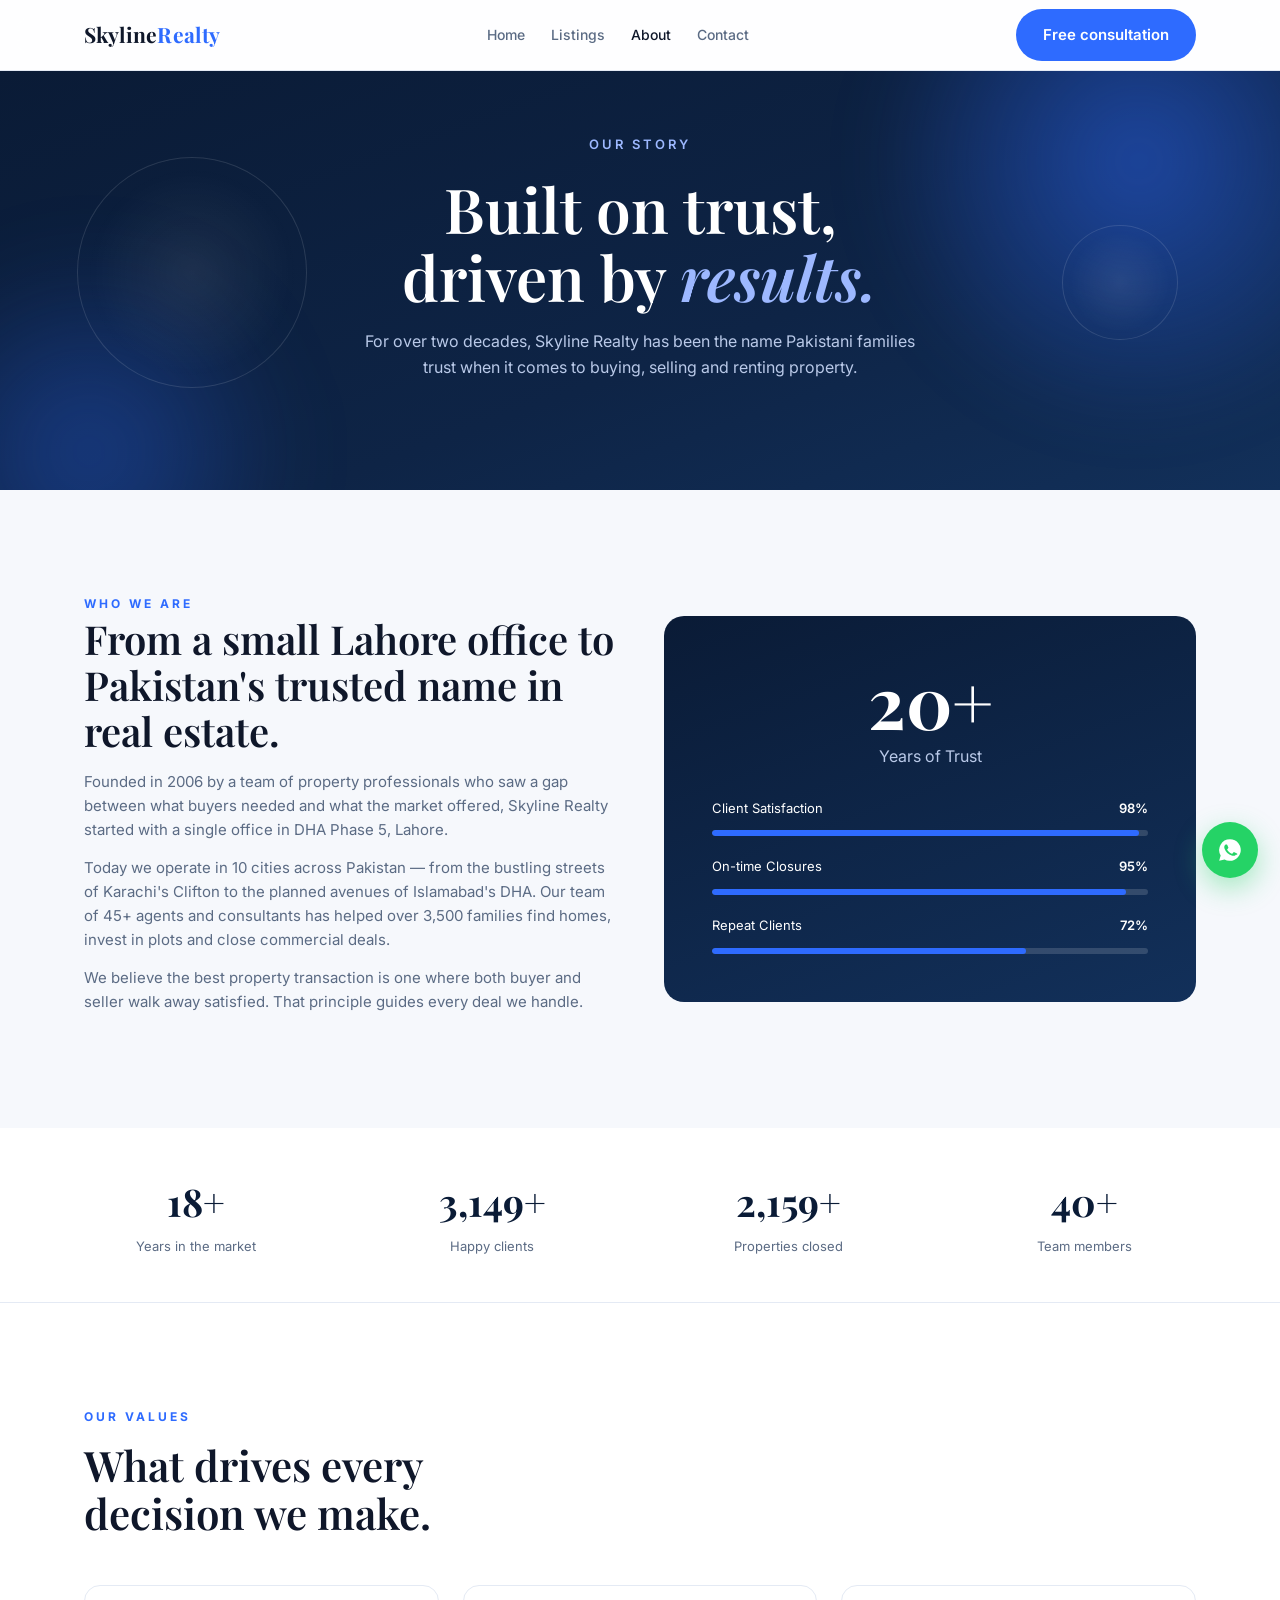
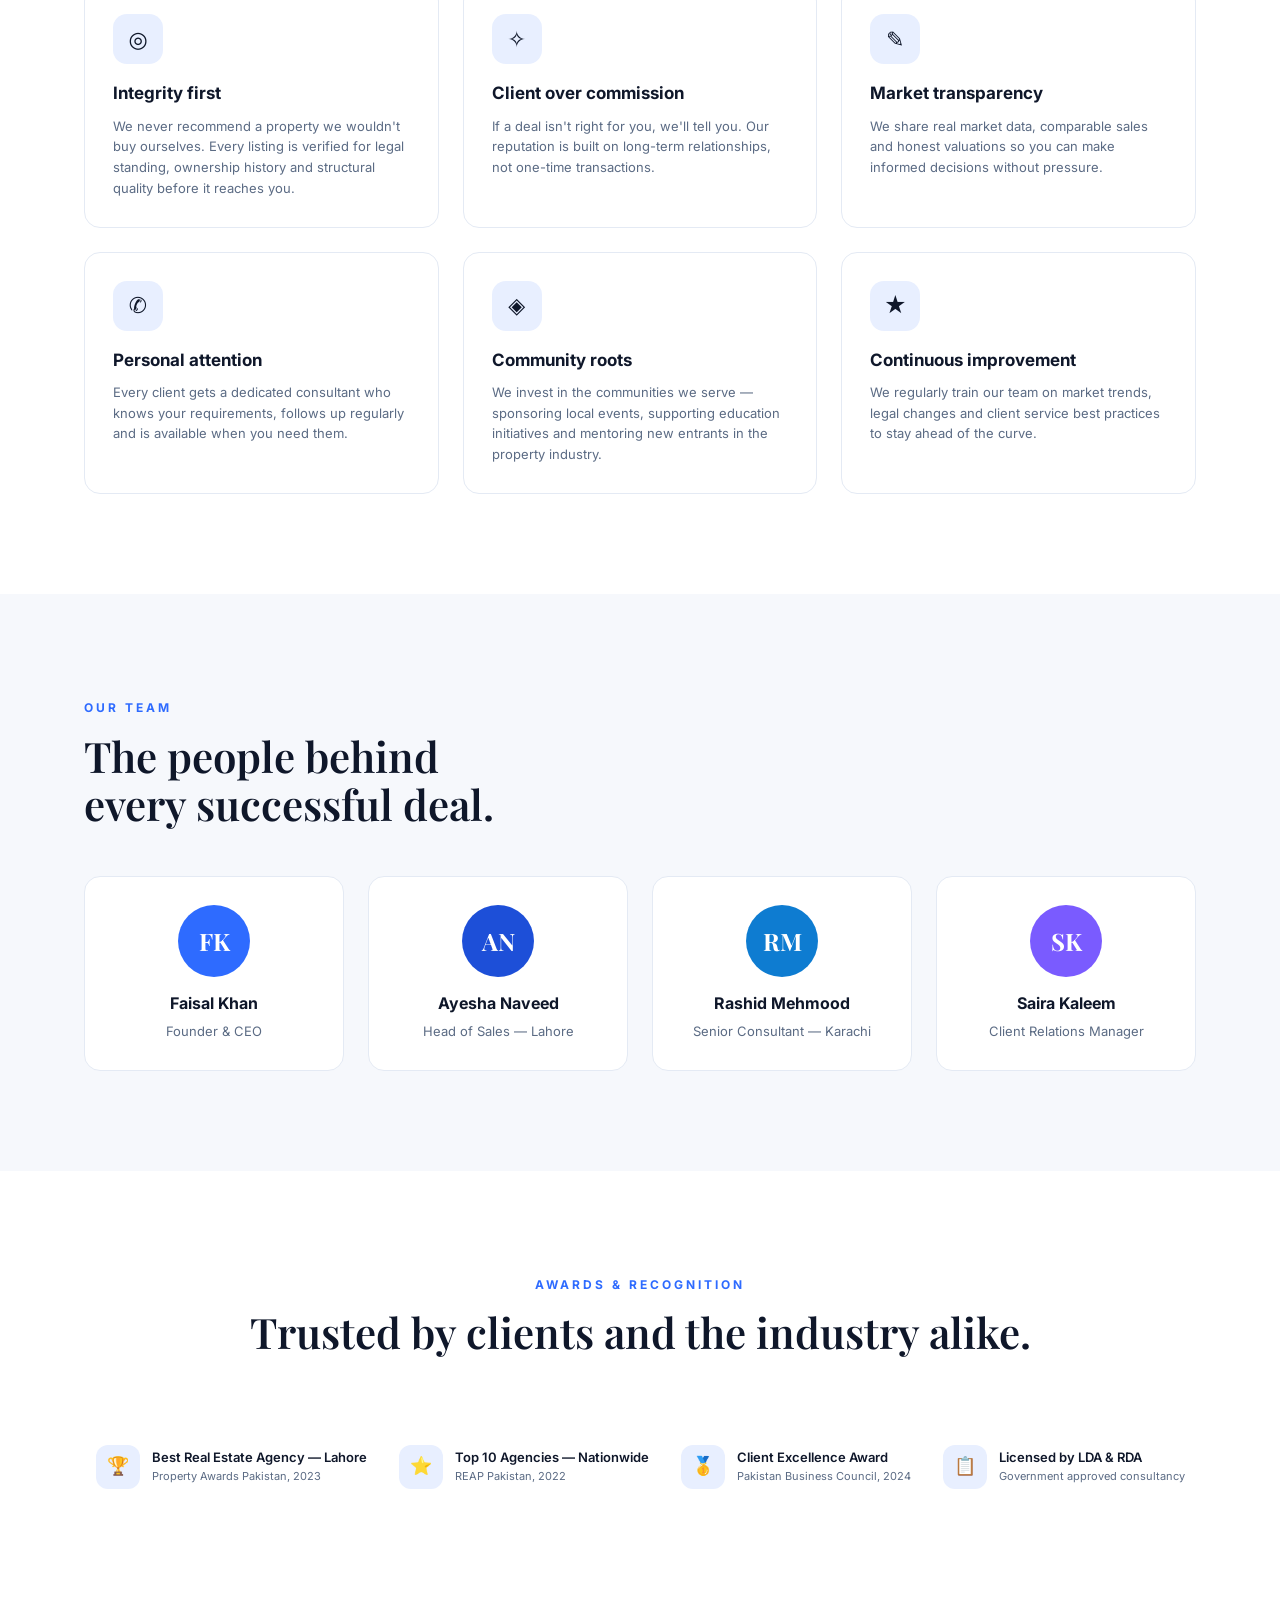
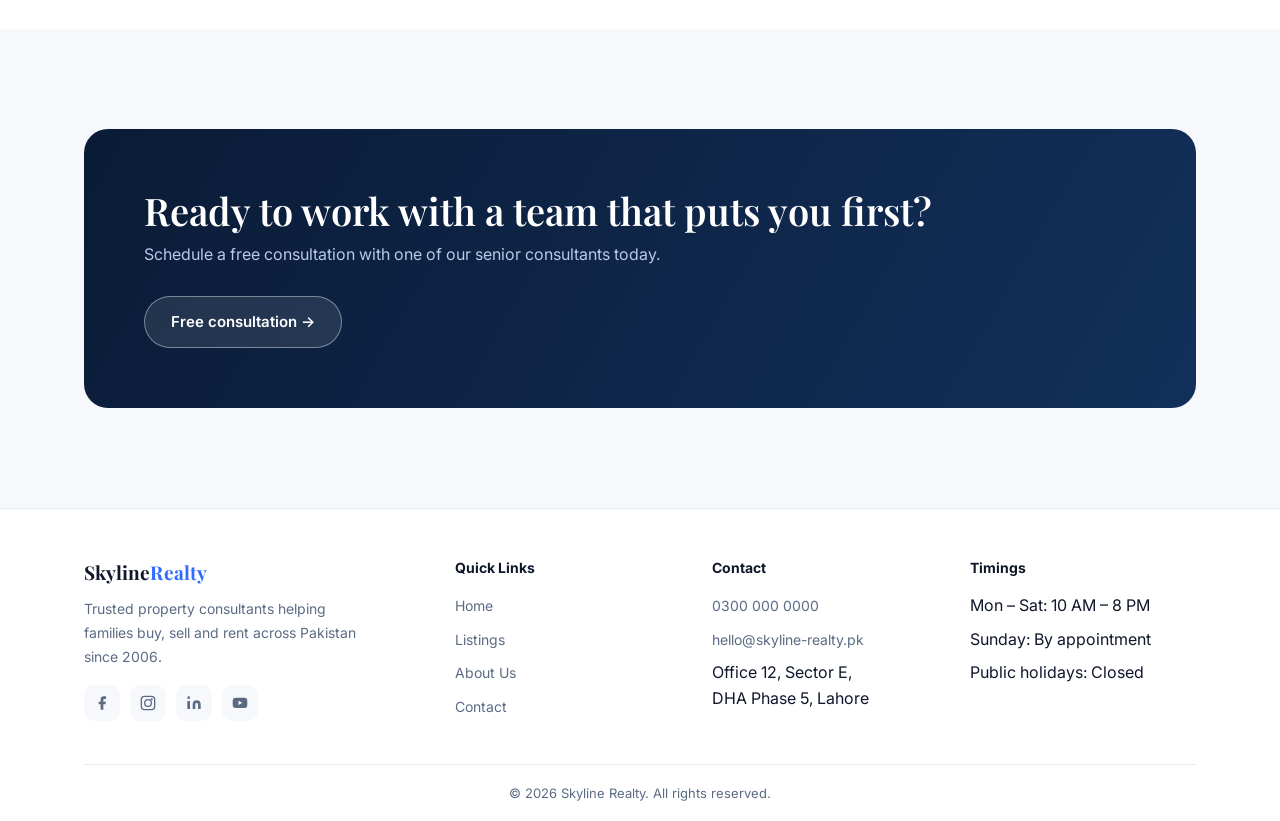
==== about.html @ 7dfa2a40 "Skyline Realty: production multi-page real estate website (HTML/CSS/JS)" ====
<!DOCTYPE html>
<html lang="en">
<head>
  <meta charset="UTF-8" />
  <meta name="viewport" content="width=device-width, initial-scale=1.0" />
  <title>About Us — Skyline Realty</title>
  <meta name="description" content="Learn about Skyline Realty — two decades of trusted property consulting across Pakistan." />
  <link rel="preconnect" href="https://fonts.googleapis.com" />
  <link rel="preconnect" href="https://fonts.gstatic.com" crossorigin />
  <link href="https://fonts.googleapis.com/css2?family=Playfair+Display:wght@500;600;700&family=Inter:wght@400;500;600;700&display=swap" rel="stylesheet" />
  <link rel="stylesheet" href="css/style.css" />
</head>
<body>
<div class="sp" id="sp" aria-hidden="true"></div>
<a class="skip" href="#main">Skip to content</a>

<header>
  <div class="container nav">
    <a class="brand" href="index.html">Skyline<span>Realty</span></a>
    <nav class="nav-links" aria-label="Primary">
      <a href="index.html">Home</a>
      <a href="listings.html">Listings</a>
      <a href="about.html" aria-current="page">About</a>
      <a href="contact.html">Contact</a>
    </nav>
    <a class="btn btn-blue" href="contact.html">Free consultation</a>
    <button class="nav-toggle" aria-label="Toggle navigation" aria-expanded="false">
      <span></span><span></span><span></span>
    </button>
  </div>
</header>

<main id="main">
  <section class="hero" id="top" style="padding:60px 0 80px">
    <div class="hero-fx" aria-hidden="true">
      <div class="glow"></div>
      <div class="glow g2"></div>
      <div class="orb o1"></div>
      <div class="orb o2"></div>
    </div>
    <div class="container">
      <div class="hero-inner">
        <span class="kicker rise" style="--d:.05s">Our story</span>
        <h1 class="rise" style="--d:.15s">Built on trust, driven by <em>results.</em></h1>
        <p class="rise" style="--d:.25s">For over two decades, Skyline Realty has been the name Pakistani families trust when it comes to buying, selling and renting property.</p>
      </div>
    </div>
  </section>

  <!-- Story + Visual -->
  <section>
    <div class="container">
      <div class="about-story reveal">
        <div class="text">
          <span class="kicker" style="font-size:12px;font-weight:700;letter-spacing:3px;text-transform:uppercase;color:var(--blue)">Who we are</span>
          <h2>From a small Lahore office to Pakistan's trusted name in real estate.</h2>
          <p>Founded in 2006 by a team of property professionals who saw a gap between what buyers needed and what the market offered, Skyline Realty started with a single office in DHA Phase 5, Lahore.</p>
          <p>Today we operate in 10 cities across Pakistan — from the bustling streets of Karachi's Clifton to the planned avenues of Islamabad's DHA. Our team of 45+ agents and consultants has helped over 3,500 families find homes, invest in plots and close commercial deals.</p>
          <p>We believe the best property transaction is one where both buyer and seller walk away satisfied. That principle guides every deal we handle.</p>
        </div>
        <div class="about-visual">
          <div class="big-num" data-count="20" data-suffix="+">20+</div>
          <div class="big-label">Years of Trust</div>
          <div style="margin-top:28px;text-align:left;width:100%">
            <div style="display:flex;justify-content:space-between;margin-bottom:12px"><span style="font-size:13px">Client Satisfaction</span><span style="font-size:13px;font-weight:600">98%</span></div>
            <div style="height:6px;background:rgba(255,255,255,.15);border-radius:3px;overflow:hidden"><div style="width:98%;height:100%;background:var(--blue);border-radius:3px"></div></div>
            <div style="display:flex;justify-content:space-between;margin-bottom:12px;margin-top:20px"><span style="font-size:13px">On-time Closures</span><span style="font-size:13px;font-weight:600">95%</span></div>
            <div style="height:6px;background:rgba(255,255,255,.15);border-radius:3px;overflow:hidden"><div style="width:95%;height:100%;background:var(--blue);border-radius:3px"></div></div>
            <div style="display:flex;justify-content:space-between;margin-bottom:12px;margin-top:20px"><span style="font-size:13px">Repeat Clients</span><span style="font-size:13px;font-weight:600">72%</span></div>
            <div style="height:6px;background:rgba(255,255,255,.15);border-radius:3px;overflow:hidden"><div style="width:72%;height:100%;background:var(--blue);border-radius:3px"></div></div>
          </div>
        </div>
      </div>
    </div>
  </section>

  <!-- Stats -->
  <div class="stats">
    <div class="container stats-grid">
      <div class="stat"><strong data-count="20" data-suffix="+">20+</strong><span>Years in the market</span></div>
      <div class="stat"><strong data-count="3500" data-suffix="+">3,500+</strong><span>Happy clients</span></div>
      <div class="stat"><strong data-count="2400" data-suffix="+">2,400+</strong><span>Properties closed</span></div>
      <div class="stat"><strong data-count="45" data-suffix="+">45+</strong><span>Team members</span></div>
    </div>
  </div>

  <!-- Values -->
  <section class="alt">
    <div class="container">
      <div class="sec-head reveal">
        <span class="kicker">Our values</span>
        <h2>What drives every decision we make.</h2>
      </div>
      <div class="values-grid">
        <div class="value-card reveal">
          <span class="ic">◎</span>
          <h3>Integrity first</h3>
          <p>We never recommend a property we wouldn't buy ourselves. Every listing is verified for legal standing, ownership history and structural quality before it reaches you.</p>
        </div>
        <div class="value-card reveal">
          <span class="ic">✧</span>
          <h3>Client over commission</h3>
          <p>If a deal isn't right for you, we'll tell you. Our reputation is built on long-term relationships, not one-time transactions.</p>
        </div>
        <div class="value-card reveal">
          <span class="ic">✎</span>
          <h3>Market transparency</h3>
          <p>We share real market data, comparable sales and honest valuations so you can make informed decisions without pressure.</p>
        </div>
        <div class="value-card reveal">
          <span class="ic">✆</span>
          <h3>Personal attention</h3>
          <p>Every client gets a dedicated consultant who knows your requirements, follows up regularly and is available when you need them.</p>
        </div>
        <div class="value-card reveal">
          <span class="ic">◈</span>
          <h3>Community roots</h3>
          <p>We invest in the communities we serve — sponsoring local events, supporting education initiatives and mentoring new entrants in the property industry.</p>
        </div>
        <div class="value-card reveal">
          <span class="ic">★</span>
          <h3>Continuous improvement</h3>
          <p>We regularly train our team on market trends, legal changes and client service best practices to stay ahead of the curve.</p>
        </div>
      </div>
    </div>
  </section>

  <!-- Team -->
  <section>
    <div class="container">
      <div class="sec-head reveal">
        <span class="kicker">Our team</span>
        <h2>The people behind every successful deal.</h2>
      </div>
      <div class="team-grid">
        <div class="team-card reveal">
          <div class="team-avatar">FK</div>
          <h3>Faisal Khan</h3>
          <p class="role">Founder &amp; CEO</p>
        </div>
        <div class="team-card reveal">
          <div class="team-avatar" style="background:#1D4FD8">AN</div>
          <h3>Ayesha Naveed</h3>
          <p class="role">Head of Sales — Lahore</p>
        </div>
        <div class="team-card reveal">
          <div class="team-avatar" style="background:#0E7CD1">RM</div>
          <h3>Rashid Mehmood</h3>
          <p class="role">Senior Consultant — Karachi</p>
        </div>
        <div class="team-card reveal">
          <div class="team-avatar" style="background:#7A5BFF">SK</div>
          <h3>Saira Kaleem</h3>
          <p class="role">Client Relations Manager</p>
        </div>
      </div>
    </div>
  </section>

  <!-- Awards / Trust Band -->
  <section class="alt">
    <div class="container">
      <div class="sec-head reveal" style="text-align:center;max-width:100%">
        <span class="kicker">Awards &amp; recognition</span>
        <h2>Trusted by clients and the industry alike.</h2>
      </div>
      <div class="awards-band reveal">
        <div class="award-item">
          <div class="award-icon">🏆</div>
          <div><div class="award-text">Best Real Estate Agency — Lahore</div><div class="award-sub">Property Awards Pakistan, 2023</div></div>
        </div>
        <div class="award-item">
          <div class="award-icon">⭐</div>
          <div><div class="award-text">Top 10 Agencies — Nationwide</div><div class="award-sub">REAP Pakistan, 2022</div></div>
        </div>
        <div class="award-item">
          <div class="award-icon">🥇</div>
          <div><div class="award-text">Client Excellence Award</div><div class="award-sub">Pakistan Business Council, 2024</div></div>
        </div>
        <div class="award-item">
          <div class="award-icon">📋</div>
          <div><div class="award-text">Licensed by LDA &amp; RDA</div><div class="award-sub">Government approved consultancy</div></div>
        </div>
      </div>
    </div>
  </section>

  <!-- CTA -->
  <section>
    <div class="container">
      <div class="cta-band reveal">
        <div>
          <h2>Ready to work with a team that puts you first?</h2>
          <p>Schedule a free consultation with one of our senior consultants today.</p>
        </div>
        <a class="btn btn-line" style="background:rgba(255,255,255,.1);border-color:rgba(255,255,255,.4);color:#fff" href="contact.html">Free consultation →</a>
      </div>
    </div>
  </section>
</main>

<footer class="site-footer">
  <div class="container">
    <div class="footer-grid">
      <div class="footer-brand">
        <a class="brand" href="index.html">Skyline<span>Realty</span></a>
        <p>Trusted property consultants helping families buy, sell and rent across Pakistan since 2006.</p>
        <div class="footer-social">
          <a href="#" aria-label="Facebook"><svg width="16" height="16" fill="currentColor" viewBox="0 0 24 24"><path d="M18 2h-3a5 5 0 0 0-5 5v3H7v4h3v8h4v-8h3l1-4h-4V7a1 1 0 0 1 1-1h3z"/></svg></a>
          <a href="#" aria-label="Instagram"><svg width="16" height="16" fill="none" stroke="currentColor" stroke-width="2" viewBox="0 0 24 24"><rect x="2" y="2" width="20" height="20" rx="5"/><circle cx="12" cy="12" r="5"/><circle cx="17.5" cy="6.5" r="1.5" fill="currentColor" stroke="none"/></svg></a>
          <a href="#" aria-label="LinkedIn"><svg width="16" height="16" fill="currentColor" viewBox="0 0 24 24"><path d="M16 8a6 6 0 0 1 6 6v7h-4v-7a2 2 0 0 0-4 0v7h-4v-7a6 6 0 0 1 6-6zM2 9h4v12H2zM4 2a2 2 0 1 1 0 4 2 2 0 0 1 0-4z"/></svg></a>
          <a href="#" aria-label="YouTube"><svg width="16" height="16" fill="currentColor" viewBox="0 0 24 24"><path d="M22.54 6.42a2.78 2.78 0 0 0-1.94-2C18.88 4 12 4 12 4s-6.88 0-8.6.46a2.78 2.78 0 0 0-1.94 2A29 29 0 0 0 1 11.75a29 29 0 0 0 .46 5.33A2.78 2.78 0 0 0 3.4 19.1c1.72.46 8.6.46 8.6.46s6.88 0 8.6-.46a2.78 2.78 0 0 0 1.94-2 29 29 0 0 0 .46-5.25 29 29 0 0 0-.46-5.43zM9.75 15.02V8.48l5.75 3.27-5.75 3.27z"/></svg></a>
        </div>
      </div>
      <div class="footer-col">
        <h4>Quick Links</h4>
        <ul>
          <li><a href="index.html">Home</a></li>
          <li><a href="listings.html">Listings</a></li>
          <li><a href="about.html">About Us</a></li>
          <li><a href="contact.html">Contact</a></li>
        </ul>
      </div>
      <div class="footer-col">
        <h4>Contact</h4>
        <ul>
          <li><a href="tel:+923000000000">0300 000 0000</a></li>
          <li><a href="mailto:hello@skyline-realty.pk">hello@skyline-realty.pk</a></li>
          <li>Office 12, Sector E,<br/>DHA Phase 5, Lahore</li>
        </ul>
      </div>
      <div class="footer-col">
        <h4>Timings</h4>
        <ul>
          <li>Mon – Sat: 10 AM – 8 PM</li>
          <li>Sunday: By appointment</li>
          <li>Public holidays: Closed</li>
        </ul>
      </div>
    </div>
    <div class="footer-bottom">© 2026 Skyline Realty. All rights reserved.</div>
  </div>
</footer>

<a class="wa" href="https://wa.me/923165661622?text=Hello%20Skyline%20Realty%2C%20I%27m%20interested%20in%20your%20property%20services." target="_blank" rel="noopener" aria-label="Chat on WhatsApp">
  <svg width="26" height="26" viewBox="0 0 24 24" fill="currentColor" aria-hidden="true"><path d="M12 2a10 10 0 0 0-8.6 15.1L2 22l5-1.3A10 10 0 1 0 12 2zm5.5 14.1c-.2.6-1.2 1.2-1.7 1.2-.5.1-1 .2-3.3-.7-2.8-1.1-4.6-4-4.7-4.2-.1-.2-1.1-1.5-1.1-2.9s.7-2 1-2.3c.2-.3.5-.3.7-.3h.5c.2 0 .4 0 .6.5l.9 2.1c.1.2.1.4 0 .6l-.5.7-.4.4c-.1.1-.3.3-.1.6.2.3.8 1.3 1.7 2.1 1.2 1.1 2.2 1.4 2.5 1.5.3.2.5.1.7-.1l1-1.2c.2-.3.4-.2.7-.1l2 1c.3.1.5.2.6.3.1.1.1.8-.1 1.3z"/></svg>
</a>

<script src="js/main.js"></script>
</body>
</html>
---- css/style.css ----
/* ================================================================
   Skyline Realty — Multi-Page Stylesheet
   ================================================================ */

:root {
  --navy: #0A1B36;
  --navy-2: #0E2446;
  --blue: #2E6BFF;
  --blue-dark: #1D4FD8;
  --blue-soft: #E8EFFF;
  --ink: #0F172A;
  --muted: #5B6B84;
  --bg: #F6F8FC;
  --card: #fff;
  --line: #E4EAF4;
  --serif: "Playfair Display", Georgia, serif;
  --sans: "Inter", system-ui, sans-serif;
}

*, *::before, *::after { margin: 0; padding: 0; box-sizing: border-box; }
html { scroll-behavior: smooth; }
body { font-family: var(--sans); color: var(--ink); background: var(--bg); line-height: 1.6; -webkit-font-smoothing: antialiased; }
::selection { background: var(--blue); color: #fff; }
a { color: inherit; }
img { max-width: 100%; display: block; }

/* ---- Utilities ---- */
.container { max-width: 1160px; margin: 0 auto; padding: 0 24px; }
.skip { position: absolute; left: -999px; top: 0; background: var(--blue); color: #fff; padding: 12px 20px; z-index: 200; font-weight: 600; border-radius: 0 0 12px 0; }
.skip:focus { left: 0; }
.sr-only { position: absolute; width: 1px; height: 1px; padding: 0; margin: -1px; overflow: hidden; clip: rect(0,0,0,0); border: 0; }

/* ---- Buttons ---- */
.btn {
  display: inline-flex; align-items: center; gap: 8px;
  padding: 13px 26px; border-radius: 999px; font-weight: 600; font-size: 15px;
  text-decoration: none; border: 1px solid transparent; cursor: pointer;
  font-family: var(--sans); transition: transform .15s, box-shadow .2s, background .2s;
}
.btn:active { transform: scale(.97); }
.btn-blue { background: var(--blue); color: #fff; }
.btn-blue:hover { background: var(--blue-dark); box-shadow: 0 10px 28px rgba(46,107,255,.35); }
.btn-line { border-color: var(--line); background: #fff; color: var(--ink); }
.btn-line:hover { border-color: var(--ink); }
.btn-sm { padding: 10px 20px; font-size: 13px; }

/* ---- Header ---- */
header {
  position: sticky; top: 0; z-index: 100;
  background: rgba(255,255,255,.85); backdrop-filter: blur(14px);
  border-bottom: 1px solid var(--line);
}
.nav { display: flex; align-items: center; justify-content: space-between; height: 70px; }
.brand { font-family: var(--serif); font-size: 21px; font-weight: 700; text-decoration: none; letter-spacing: .2px; }
.brand span { color: var(--blue); }
.nav-links { display: flex; gap: 26px; align-items: center; }
.nav-links a { text-decoration: none; font-size: 14px; font-weight: 500; color: var(--muted); transition: color .2s; }
.nav-links a:hover, .nav-links a[aria-current="page"] { color: var(--ink); }
.nav-toggle { display: none; background: none; border: none; cursor: pointer; padding: 8px; }
.nav-toggle span { display: block; width: 22px; height: 2px; background: var(--ink); margin: 5px 0; transition: .3s; }

/* ---- Hero ---- */
.hero {
  background: linear-gradient(160deg, var(--navy) 0%, var(--navy-2) 60%, #12305A 100%);
  color: #fff; padding: 80px 0 120px; position: relative; overflow: hidden;
}
.hero .glow {
  position: absolute; width: 50vmax; height: 50vmax; right: -14vmax; top: -18vmax;
  border-radius: 50%; background: radial-gradient(circle, rgba(46,107,255,.5), transparent 60%);
  filter: blur(30px); pointer-events: none;
}
.hero .glow.g2 {
  right: auto; left: -12vmax; top: auto; bottom: -16vmax;
  width: 38vmax; height: 38vmax;
  background: radial-gradient(circle, rgba(46,107,255,.35), transparent 60%);
  filter: blur(40px);
}
.hero-inner { position: relative; z-index: 2; text-align: center; max-width: 820px; margin: 0 auto; }
.hero .kicker { font-size: 13px; letter-spacing: 3px; text-transform: uppercase; color: #9DB8FF; font-weight: 600; }
.hero h1 { font-family: var(--serif); font-size: clamp(38px, 6vw, 62px); font-weight: 600; line-height: 1.1; margin: 18px 0; text-wrap: balance; }
.hero h1 em { font-style: italic; color: #9DB8FF; }
.hero p { color: #B9C9E8; max-width: 560px; margin: 0 auto 30px; font-size: 16px; }

/* ---- Search Card ---- */
.search {
  background: #fff; color: var(--ink); border-radius: 20px; padding: 18px;
  box-shadow: 0 30px 70px rgba(6,18,42,.5); text-align: left; position: relative; z-index: 2;
}
.search .tabs { display: flex; gap: 8px; margin-bottom: 14px; }
.search .tabs button {
  flex: 1; padding: 11px; border-radius: 11px; border: 1px solid var(--line);
  background: #fff; font-weight: 600; font-size: 14px; cursor: pointer;
  font-family: var(--sans); color: var(--muted); transition: background .2s, color .2s, border-color .2s;
}
.search .tabs button.active { background: var(--blue); border-color: var(--blue); color: #fff; }
.search form { display: grid; grid-template-columns: 2fr 1fr 1fr auto; gap: 12px; }
.search label { font-size: 12px; font-weight: 600; color: var(--muted); display: block; margin-bottom: 5px; }
.search select, .search input {
  width: 100%; padding: 12px 14px; border: 1px solid var(--line); border-radius: 11px;
  font-size: 14px; font-family: var(--sans); background: #FBFCFE; color: var(--ink);
}
.search select:focus, .search input:focus { outline: none; border-color: var(--blue); }
.search .btn { justify-self: end; align-self: end; }

.trust-chips { display: flex; gap: 10px; justify-content: center; flex-wrap: wrap; margin-top: 24px; }
.trust-chips span { font-size: 13px; color: #C6D3EF; border: 1px solid rgba(255,255,255,.18); padding: 7px 16px; border-radius: 999px; background: rgba(255,255,255,.05); }

/* ---- Stats ---- */
.stats { border-bottom: 1px solid var(--line); background: #fff; }
.stats-grid { display: grid; grid-template-columns: repeat(4, 1fr); gap: 24px; padding: 44px 0; text-align: center; }
.stat strong { font-family: var(--serif); font-size: 38px; font-weight: 700; color: var(--navy); display: block; }
.stat span { font-size: 13px; color: var(--muted); }

/* ---- Sections ---- */
section { padding: clamp(64px, 8vw, 100px) 0; }
.sec-head { max-width: 640px; margin-bottom: 48px; }
.sec-head .kicker { font-size: 12px; font-weight: 700; letter-spacing: 3px; text-transform: uppercase; color: var(--blue); }
.sec-head h2 { font-family: var(--serif); font-size: clamp(30px, 4vw, 42px); font-weight: 600; line-height: 1.15; margin-top: 12px; text-wrap: balance; }
.sec-head p { color: var(--muted); margin-top: 12px; }
.alt { background: #fff; }

/* ---- Property Facade Art ---- */
.facade { position: relative; height: 190px; overflow: hidden; border-radius: 14px 14px 0 0; }
.facade.sky { background: linear-gradient(180deg, #2E5BFF, #0E2446); }
.facade.dusk { background: linear-gradient(180deg, #5B7CFF, #7A5BFF); }
.facade.lake { background: linear-gradient(180deg, #0E7CD1, #0E4B7A); }
.facade.gold { background: linear-gradient(180deg, #C97B3D, #6B3A1E); }
.facade.wood { background: linear-gradient(180deg, #8B6B4A, #4A3A28); }
.facade.sand { background: linear-gradient(180deg, #D8B26A, #8A6A3A); }
.facade .win { position: absolute; inset: 0; background: repeating-linear-gradient(90deg, transparent 0 26px, rgba(255,255,255,.16) 26px 30px); }
.facade .win2 { position: absolute; inset: 0; background: repeating-linear-gradient(0deg, transparent 0 26px, rgba(255,255,255,.13) 26px 30px); }
.facade .lights { position: absolute; width: 8px; height: 8px; border-radius: 2px; background: #FFE9A8; box-shadow: 0 0 8px #FFE9A8; opacity: .85; }
.facade .tagline { position: absolute; left: 16px; bottom: 14px; font-size: 11px; font-weight: 700; letter-spacing: 1px; text-transform: uppercase; color: #fff; background: rgba(0,0,0,.28); padding: 5px 12px; border-radius: 8px; backdrop-filter: blur(6px); }

/* ---- Listing Cards ---- */
.listing-grid { display: grid; grid-template-columns: repeat(3, 1fr); gap: 24px; }
.prop {
  background: #fff; border: 1px solid var(--line); border-radius: 16px;
  overflow: hidden; transition: transform .2s, box-shadow .2s;
}
.prop:hover { transform: translateY(-5px); box-shadow: 0 24px 50px rgba(15,23,42,.12); }
.prop-body { padding: 20px; }
.prop-body h3 { font-size: 17px; font-weight: 600; }
.price { font-size: 20px; font-weight: 700; color: var(--blue); margin: 6px 0 12px; }
.meta { display: flex; gap: 14px; font-size: 13px; color: var(--muted); border-top: 1px solid var(--line); padding-top: 12px; flex-wrap: wrap; }
.meta b { color: var(--ink); font-weight: 600; }
.prop .tag {
  position: absolute; top: 14px; left: 14px; z-index: 2; font-size: 11px; font-weight: 700;
  text-transform: uppercase; letter-spacing: 1px; padding: 5px 12px; border-radius: 999px;
}
.tag.sale { background: #fff; color: var(--blue); }
.tag.rent { background: #fff; color: #E88B2A; }

/* ---- Filter bar (listings page) ---- */
.filter-bar {
  background: #fff; border: 1px solid var(--line); border-radius: 16px;
  padding: 18px; margin-bottom: 32px; display: flex; gap: 12px; flex-wrap: wrap; align-items: flex-end;
}
.filter-bar .field { flex: 1; min-width: 160px; }
.filter-bar label { font-size: 12px; font-weight: 600; color: var(--muted); display: block; margin-bottom: 5px; }
.filter-bar select {
  width: 100%; padding: 10px 14px; border: 1px solid var(--line); border-radius: 11px;
  font-size: 14px; font-family: var(--sans); background: #FBFCFE; color: var(--ink);
}
.filter-bar select:focus { outline: none; border-color: var(--blue); }

/* Buy/Rent tabs for listings page */
.listings-tabs { display: flex; gap: 8px; margin-bottom: 24px; }
.listings-tabs button {
  padding: 11px 28px; border-radius: 11px; border: 1px solid var(--line);
  background: #fff; font-weight: 600; font-size: 14px; cursor: pointer;
  font-family: var(--sans); color: var(--muted); transition: background .2s, color .2s, border-color .2s;
}
.listings-tabs button.active { background: var(--blue); border-color: var(--blue); color: #fff; }
.listings-tabs button:hover:not(.active) { border-color: var(--muted); }
.listing-count { font-size: 14px; color: var(--muted); margin-bottom: 20px; }

/* ---- Why Us ---- */
.why-grid { display: grid; grid-template-columns: repeat(4, 1fr); gap: 24px; }
.why { background: #fff; border: 1px solid var(--line); border-radius: 16px; padding: 26px; }
.why .ic {
  width: 46px; height: 46px; display: flex; align-items: center; justify-content: center;
  background: var(--blue-soft); border-radius: 12px; font-size: 20px; margin-bottom: 14px;
}
.why h3 { font-size: 16px; margin-bottom: 8px; }
.why p { font-size: 13px; color: var(--muted); }

/* ---- Process Steps ---- */
.steps { display: grid; grid-template-columns: repeat(4, 1fr); gap: 24px; counter-reset: st; }
.step { background: var(--bg); border: 1px solid var(--line); border-radius: 16px; padding: 26px; position: relative; }
.step::before { counter-increment: st; content: "0" counter(st); font-family: var(--serif); font-weight: 700; font-size: 16px; color: var(--blue); display: block; margin-bottom: 14px; }
.step h3 { font-size: 16px; margin-bottom: 8px; }
.step p { font-size: 13px; color: var(--muted); }

/* ---- Testimonials ---- */
.tst-grid { display: grid; grid-template-columns: repeat(3, 1fr); gap: 24px; }
.tst { background: #fff; border: 1px solid var(--line); border-radius: 16px; padding: 26px; }
.tst .stars { color: #F5A623; margin-bottom: 12px; letter-spacing: 2px; }
.tst p { font-size: 14px; color: var(--muted); font-style: italic; }
.tst .who { margin-top: 16px; font-size: 14px; font-weight: 600; }
.tst .who span { display: block; font-weight: 400; color: var(--muted); font-size: 12px; }

/* ---- CTA Band ---- */
.cta-band {
  background: linear-gradient(120deg, var(--navy), #12305A); border-radius: 24px;
  color: #fff; padding: clamp(36px, 5vw, 60px);
  display: flex; align-items: center; justify-content: space-between; gap: 28px; flex-wrap: wrap;
}
.cta-band h2 { font-family: var(--serif); font-size: clamp(26px, 3.6vw, 38px); font-weight: 600; line-height: 1.15; }
.cta-band p { color: #B9C9E8; margin-top: 10px; }

/* ---- About Page ---- */
.about-story { display: grid; grid-template-columns: 1fr 1fr; gap: 48px; align-items: center; }
.about-story .text h2 { font-family: var(--serif); font-size: clamp(28px, 4vw, 40px); font-weight: 600; line-height: 1.15; margin-bottom: 16px; }
.about-story .text p { color: var(--muted); margin-bottom: 14px; font-size: 15px; }
.about-visual {
  background: linear-gradient(160deg, var(--navy), #12305A); border-radius: 20px;
  padding: 48px; color: #fff; text-align: center; min-height: 320px;
  display: flex; flex-direction: column; align-items: center; justify-content: center;
}
.about-visual .big-num { font-family: var(--serif); font-size: 72px; font-weight: 700; line-height: 1; }
.about-visual .big-label { font-size: 16px; color: #B9C9E8; margin-top: 8px; }
.values-grid { display: grid; grid-template-columns: repeat(3, 1fr); gap: 24px; }
.value-card { background: #fff; border: 1px solid var(--line); border-radius: 16px; padding: 28px; }
.value-card .ic { width: 50px; height: 50px; display: flex; align-items: center; justify-content: center; background: var(--blue-soft); border-radius: 14px; font-size: 22px; margin-bottom: 16px; }
.value-card h3 { font-size: 17px; margin-bottom: 8px; }
.value-card p { font-size: 13px; color: var(--muted); }

/* ---- Team ---- */
.team-grid { display: grid; grid-template-columns: repeat(4, 1fr); gap: 24px; }
.team-card { background: #fff; border: 1px solid var(--line); border-radius: 16px; padding: 28px; text-align: center; }
.team-avatar {
  width: 72px; height: 72px; border-radius: 50%; background: var(--blue);
  color: #fff; display: flex; align-items: center; justify-content: center;
  font-family: var(--serif); font-size: 24px; font-weight: 700; margin: 0 auto 14px;
}
.team-card h3 { font-size: 16px; margin-bottom: 4px; }
.team-card .role { font-size: 13px; color: var(--muted); }

/* ---- Awards/Trust Band ---- */
.awards-band { display: flex; gap: 32px; justify-content: center; flex-wrap: wrap; padding: 40px 0; }
.award-item { display: flex; align-items: center; gap: 12px; }
.award-icon {
  width: 44px; height: 44px; border-radius: 12px; background: var(--blue-soft);
  display: flex; align-items: center; justify-content: center; font-size: 18px;
}
.award-item .award-text { font-size: 13px; font-weight: 600; color: var(--ink); }
.award-item .award-sub { font-size: 11px; color: var(--muted); }

/* ---- Contact Page ---- */
.contact-grid { display: grid; grid-template-columns: 1.2fr 1fr; gap: 36px; }
.contact-form { background: #fff; border: 1px solid var(--line); border-radius: 20px; padding: 32px; }
.contact-form h3 { font-family: var(--serif); font-size: 22px; margin-bottom: 20px; }
.form-group { margin-bottom: 16px; }
.form-group label { font-size: 13px; font-weight: 600; color: var(--muted); display: block; margin-bottom: 6px; }
.form-group input, .form-group select, .form-group textarea {
  width: 100%; padding: 12px 14px; border: 1px solid var(--line); border-radius: 11px;
  font-size: 14px; font-family: var(--sans); background: #FBFCFE; color: var(--ink);
  transition: border-color .2s;
}
.form-group input:focus, .form-group select:focus, .form-group textarea:focus { outline: none; border-color: var(--blue); }
.form-group textarea { resize: vertical; min-height: 100px; }
.form-group .error { color: #E53E3E; font-size: 12px; margin-top: 4px; display: none; }
.form-group.has-error input, .form-group.has-error select, .form-group.has-error textarea { border-color: #E53E3E; }
.form-group.has-error .error { display: block; }

.contact-info { display: flex; flex-direction: column; gap: 20px; }
.info-card { background: #fff; border: 1px solid var(--line); border-radius: 16px; padding: 24px; }
.info-card h4 { font-size: 15px; font-weight: 600; margin-bottom: 12px; display: flex; align-items: center; gap: 8px; }
.info-card p { font-size: 14px; color: var(--muted); line-height: 1.7; }
.info-card a { color: var(--blue); text-decoration: none; }
.info-card a:hover { text-decoration: underline; }

/* FAQ */
.faq-list { max-width: 800px; margin-top: 48px; }
.faq-item { border-bottom: 1px solid var(--line); }
.faq-item summary {
  padding: 18px 0; font-size: 15px; font-weight: 600; cursor: pointer;
  list-style: none; display: flex; justify-content: space-between; align-items: center;
}
.faq-item summary::after { content: "+"; font-size: 20px; color: var(--blue); transition: transform .2s; }
.faq-item[open] summary::after { transform: rotate(45deg); }
.faq-item summary::-webkit-details-marker { display: none; }
.faq-item .faq-answer { padding: 0 0 18px; font-size: 14px; color: var(--muted); line-height: 1.7; }

/* ---- Marquee ---- */
.marquee {
  overflow: hidden; background: var(--navy); color: #C6D3EF; padding: 14px 0;
  position: relative; z-index: 3; border-bottom: 1px solid rgba(255,255,255,.08);
}
.marquee-track { display: flex; gap: 48px; width: max-content; animation: scrollX 30s linear infinite; }
.marquee span {
  font-size: 13px; font-weight: 600; letter-spacing: 2px; text-transform: uppercase;
  white-space: nowrap; display: flex; align-items: center; gap: 48px; color: #8FA7D8;
}
.marquee span::after { content: "✧"; color: var(--blue); font-size: 12px; }
@keyframes scrollX { to { transform: translateX(-50%); } }

/* ---- Cursor Spotlight ---- */
.spot { position: relative; }
.spot::before {
  content: ""; position: absolute; inset: 0; border-radius: inherit; pointer-events: none;
  opacity: 0; transition: opacity .3s;
  background: radial-gradient(340px circle at var(--mx, 50%) var(--my, 50%), rgba(255,255,255,.8), transparent 45%);
  z-index: 1;
}
.spot:hover::before { opacity: .14; }

/* ---- Hero Entrance ---- */
.hero .rise { opacity: 0; animation: rise .7s cubic-bezier(.22, 1, .36, 1) forwards; animation-delay: var(--d, 0s); }
@keyframes rise { from { opacity: 0; transform: translateY(26px); } to { opacity: 1; transform: none; } }

/* ---- Hero Parallax + Orbs ---- */
.hero-fx { position: absolute; inset: 0; pointer-events: none; will-change: transform; }
.hero-fx .glow { will-change: transform; }
.orb {
  position: absolute; border-radius: 50%;
  background: radial-gradient(circle, rgba(255,255,255,.07), transparent 65%);
  border: 1px solid rgba(255,255,255,.12);
}
.hero-fx .orb.o1 { width: 18vmax; height: 18vmax; left: 6vmax; bottom: 8vmax; animation: bob 9s ease-in-out infinite; }
.hero-fx .orb.o2 { width: 9vmax; height: 9vmax; right: 8vmax; top: 12vmax; animation: bob 7s ease-in-out 1.4s infinite; }
@keyframes bob { 0%, 100% { transform: translateY(0); } 50% { transform: translateY(-18px); } }

/* ---- Reveal ---- */
.reveal { opacity: 0; transform: translateY(20px); transition: opacity .6s ease, transform .6s ease; }
.reveal.in { opacity: 1; transform: none; }

/* ---- Focus Visible ---- */
:focus-visible { outline: 3px solid var(--blue); outline-offset: 2px; border-radius: 4px; }

/* ---- Scroll Progress ---- */
.sp {
  position: fixed; top: 0; left: 0; height: 3px; width: 0; z-index: 999;
  background: linear-gradient(90deg, var(--blue), #8FB2FF);
  box-shadow: 0 0 12px rgba(46,107,255,.55);
}

/* ---- WhatsApp FAB ---- */
.wa {
  position: fixed; right: 22px; bottom: 22px; z-index: 150; width: 56px; height: 56px;
  border-radius: 50%; background: #25D366; display: flex; align-items: center; justify-content: center;
  color: #fff; box-shadow: 0 10px 28px rgba(37,211,102,.4); text-decoration: none;
  transition: transform .2s;
}
.wa:hover { transform: scale(1.08); }

/* ---- Footer ---- */
.site-footer { border-top: 1px solid var(--line); background: #fff; padding: 48px 0 0; }
.footer-grid { display: grid; grid-template-columns: 1.5fr 1fr 1fr 1fr; gap: 32px; }
.footer-brand .brand { font-size: 19px; display: inline-block; margin-bottom: 10px; }
.footer-brand p { font-size: 14px; color: var(--muted); line-height: 1.7; max-width: 280px; }
.footer-col h4 { font-size: 14px; font-weight: 700; margin-bottom: 14px; color: var(--ink); }
.footer-col ul { list-style: none; }
.footer-col li { margin-bottom: 8px; }
.footer-col a { font-size: 14px; color: var(--muted); text-decoration: none; transition: color .2s; }
.footer-col a:hover { color: var(--blue); }
.footer-social { display: flex; gap: 10px; margin-top: 16px; }
.footer-social a {
  width: 36px; height: 36px; border-radius: 10px; background: var(--bg);
  display: flex; align-items: center; justify-content: center; color: var(--muted);
  text-decoration: none; transition: background .2s, color .2s;
}
.footer-social a:hover { background: var(--blue); color: #fff; }
.footer-bottom {
  border-top: 1px solid var(--line); margin-top: 36px; padding: 18px 0;
  text-align: center; font-size: 13px; color: var(--muted);
}

/* ---- Reduced Motion ---- */
@media (prefers-reduced-motion: reduce) {
  html { scroll-behavior: auto; }
  .reveal { opacity: 1; transform: none; transition: none; }
  .hero .rise { opacity: 1; transform: none; animation: none; }
  .hero-fx, .marquee-track, .orb { animation: none !important; transform: none !important; }
  .spot::before { display: none; }
  .marquee-track { animation: none !important; }
}

/* ---- Responsive ---- */
@media (max-width: 960px) {
  .search form { grid-template-columns: 1fr 1fr; }
  .listing-grid, .why-grid, .steps, .tst-grid { grid-template-columns: 1fr 1fr; }
  .about-story { grid-template-columns: 1fr; }
  .values-grid { grid-template-columns: 1fr 1fr; }
  .team-grid { grid-template-columns: 1fr 1fr; }
  .contact-grid { grid-template-columns: 1fr; }
  .footer-grid { grid-template-columns: 1fr 1fr; }
  .nav-links { display: none; }
  .nav-links.open { display: flex; flex-direction: column; position: absolute; top: 70px; left: 0; right: 0; background: #fff; padding: 20px 24px; border-bottom: 1px solid var(--line); box-shadow: 0 10px 30px rgba(0,0,0,.08); z-index: 99; }
  .nav-toggle { display: block; }
}
@media (max-width: 600px) {
  .stats-grid, .listing-grid, .why-grid, .steps, .tst-grid, .values-grid, .team-grid { grid-template-columns: 1fr; }
  .search form { grid-template-columns: 1fr; }
  .search .btn { justify-self: stretch; width: 100%; }
  .cta-band { flex-direction: column; text-align: center; }
  .footer-grid { grid-template-columns: 1fr; }
  .filter-bar { flex-direction: column; }
  .filter-bar .field { min-width: auto; }
  .awards-band { flex-direction: column; align-items: center; }
}
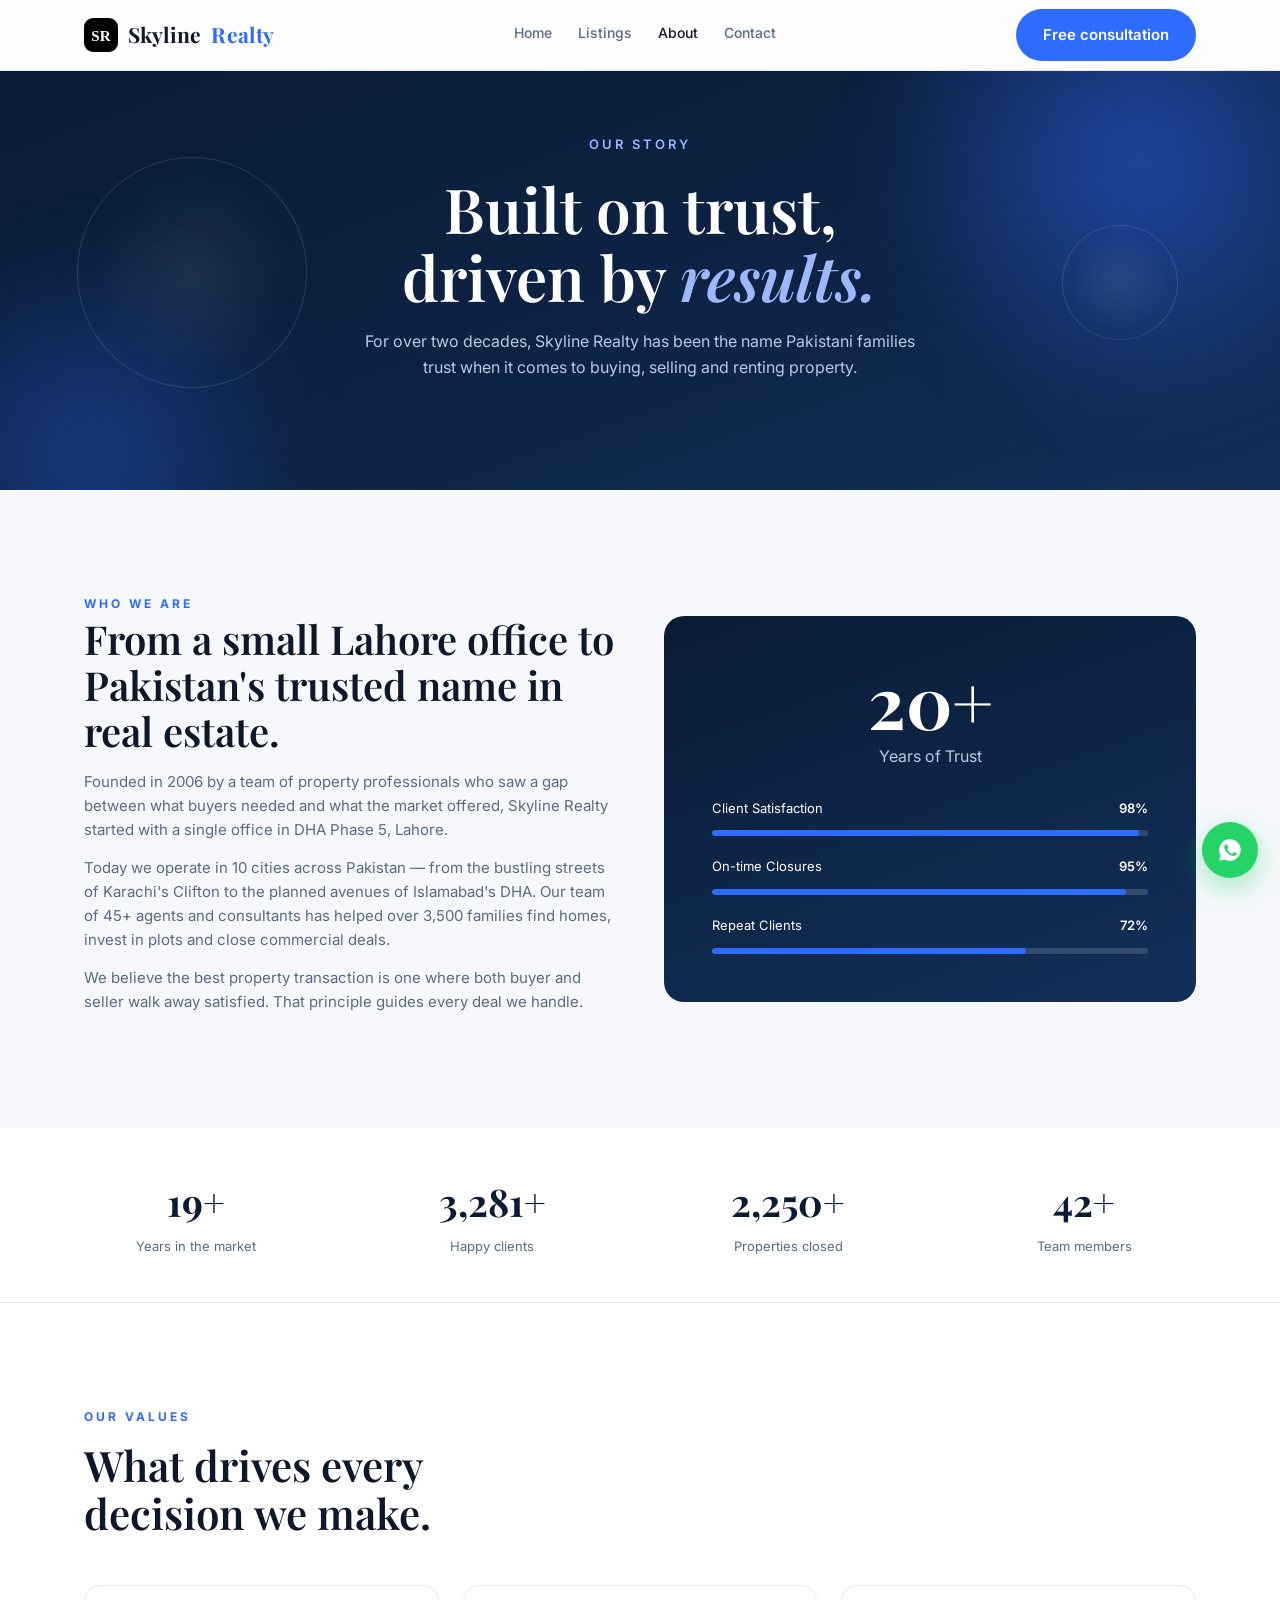
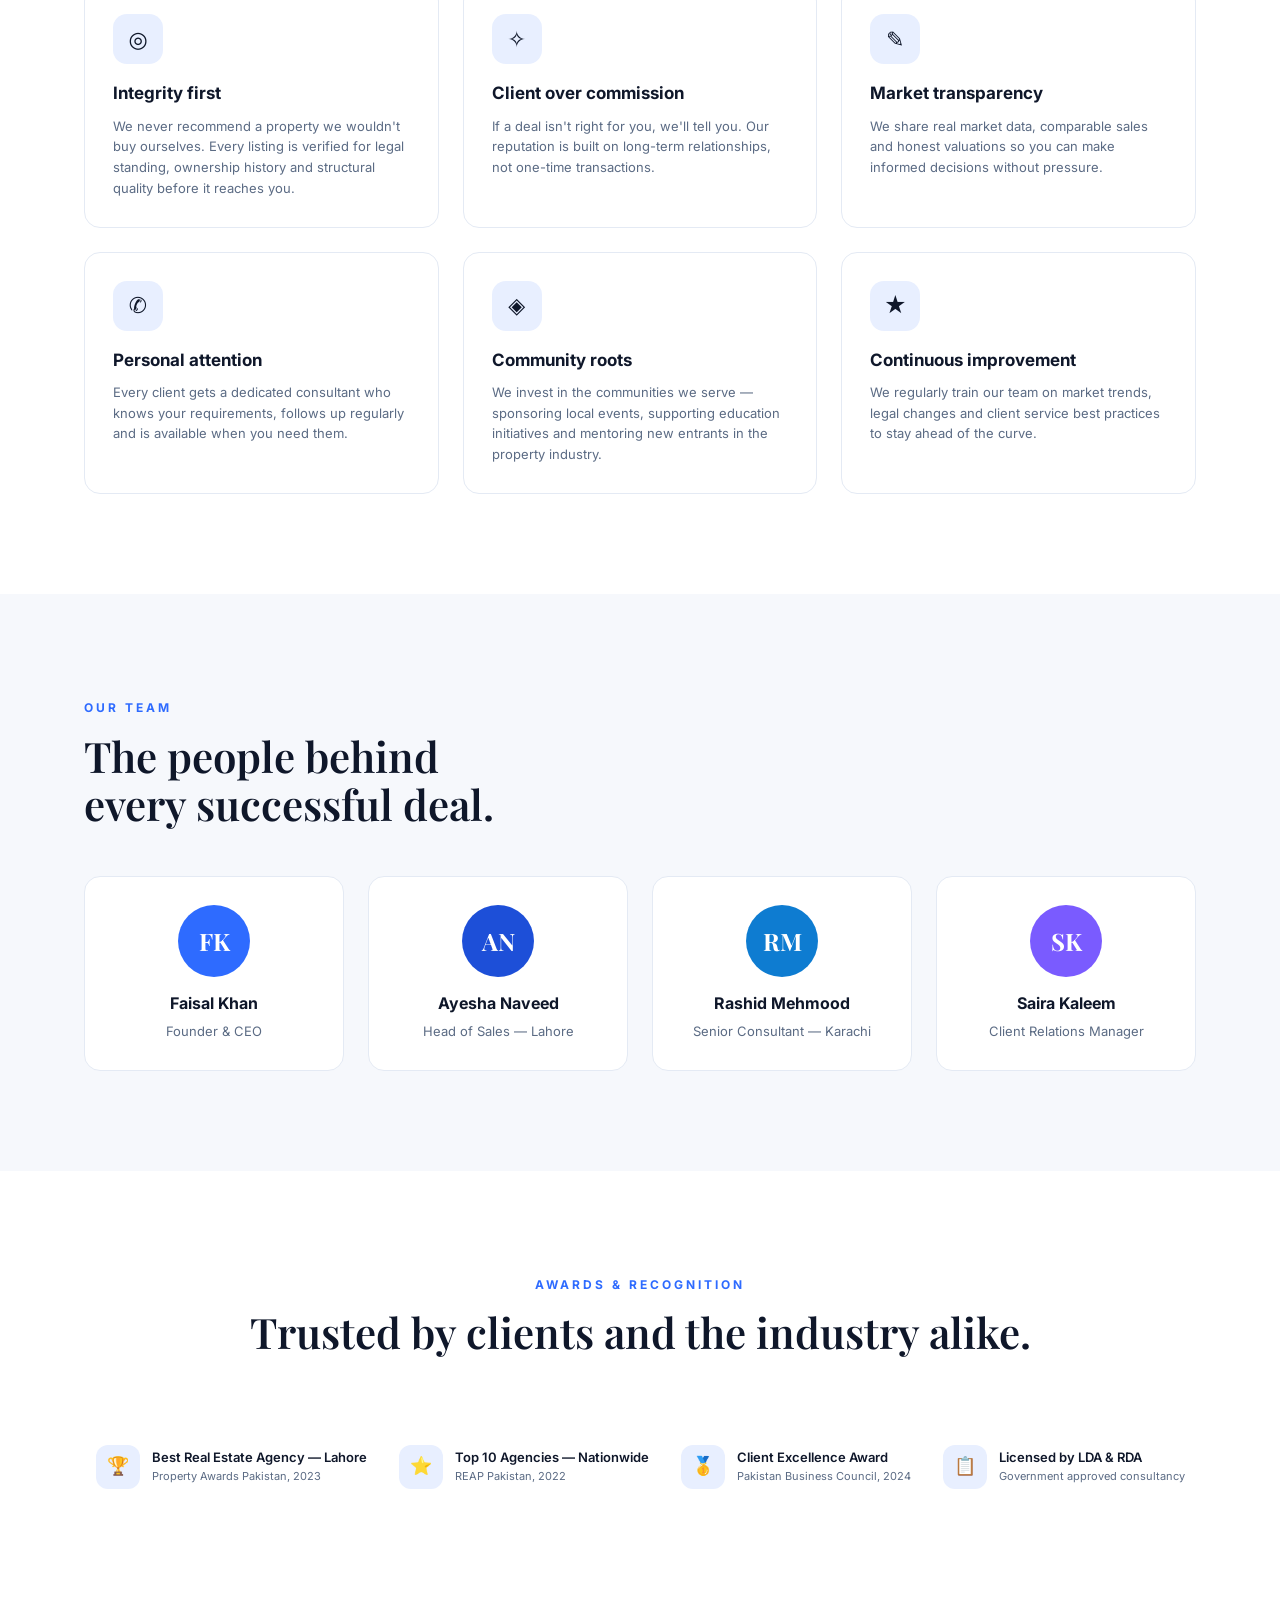
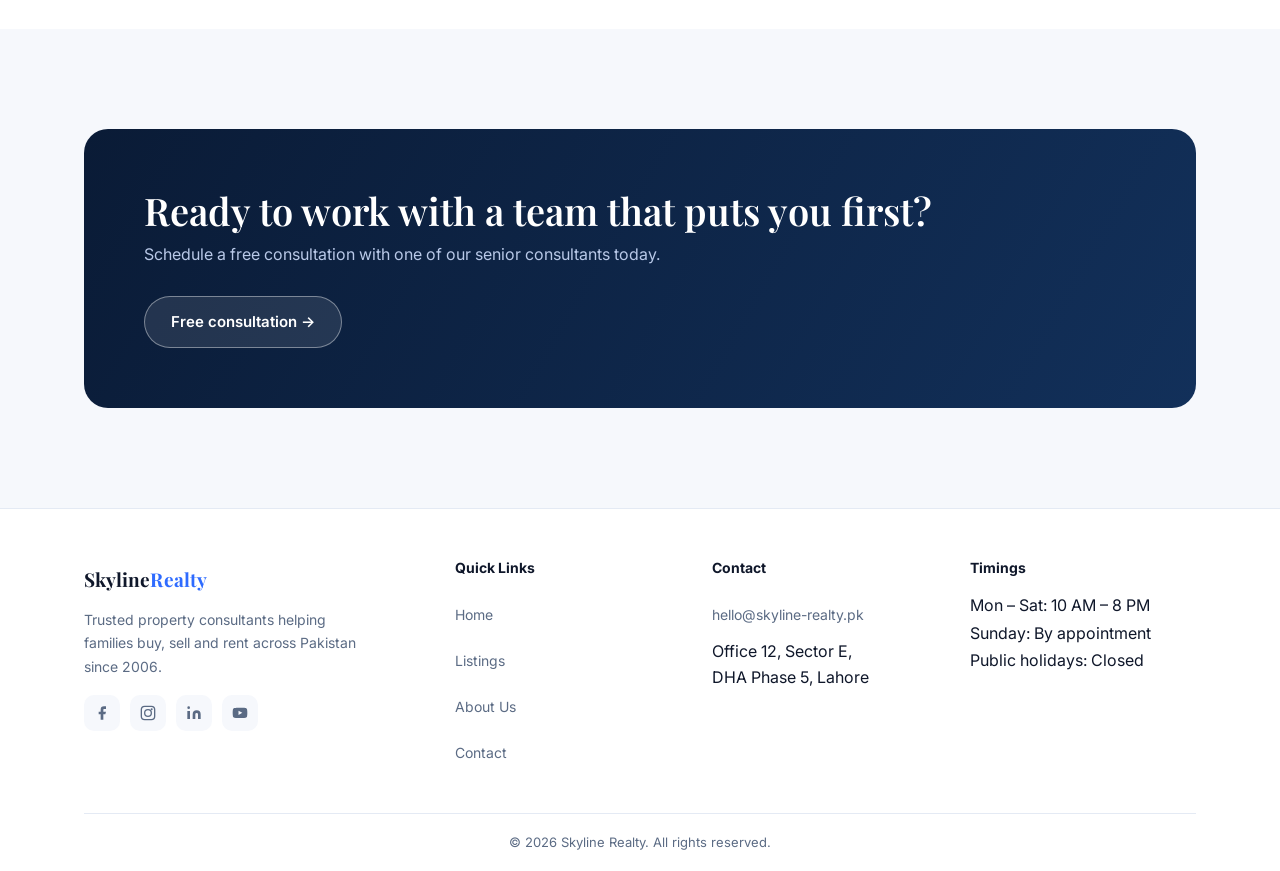
==== commit 803801f8: "Remove phone numbers; add brand logo + header animations" ====
--- a/about.html
+++ b/about.html
@@ -16,7 +16,7 @@
 
 <header>
   <div class="container nav">
-    <a class="brand" href="index.html">Skyline<span>Realty</span></a>
+    <a class="brand" href="index.html"><svg class="logo" width="34" height="34" viewBox="0 0 34 34" aria-hidden="true"><rect width="34" height="34" rx="9" fill="2E6BFF"/><text x="17" y="23" text-anchor="middle" font-family="Georgia,serif" font-size="15" fill="#fff">SR</text></svg>Skyline<span>Realty</span></a>
     <nav class="nav-links" aria-label="Primary">
       <a href="index.html">Home</a>
       <a href="listings.html">Listings</a>
@@ -225,7 +225,6 @@
       <div class="footer-col">
         <h4>Contact</h4>
         <ul>
-          <li><a href="tel:+923000000000">0300 000 0000</a></li>
           <li><a href="mailto:hello@skyline-realty.pk">hello@skyline-realty.pk</a></li>
           <li>Office 12, Sector E,<br/>DHA Phase 5, Lahore</li>
         </ul>
@@ -243,7 +242,7 @@
   </div>
 </footer>
 
-<a class="wa" href="https://wa.me/923165661622?text=Hello%20Skyline%20Realty%2C%20I%27m%20interested%20in%20your%20property%20services." target="_blank" rel="noopener" aria-label="Chat on WhatsApp">
+<a class="wa" href="contact.html" target="_blank" rel="noopener" aria-label="Chat on WhatsApp">
   <svg width="26" height="26" viewBox="0 0 24 24" fill="currentColor" aria-hidden="true"><path d="M12 2a10 10 0 0 0-8.6 15.1L2 22l5-1.3A10 10 0 1 0 12 2zm5.5 14.1c-.2.6-1.2 1.2-1.7 1.2-.5.1-1 .2-3.3-.7-2.8-1.1-4.6-4-4.7-4.2-.1-.2-1.1-1.5-1.1-2.9s.7-2 1-2.3c.2-.3.5-.3.7-.3h.5c.2 0 .4 0 .6.5l.9 2.1c.1.2.1.4 0 .6l-.5.7-.4.4c-.1.1-.3.3-.1.6.2.3.8 1.3 1.7 2.1 1.2 1.1 2.2 1.4 2.5 1.5.3.2.5.1.7-.1l1-1.2c.2-.3.4-.2.7-.1l2 1c.3.1.5.2.6.3.1.1.1.8-.1 1.3z"/></svg>
 </a>
 
--- a/css/style.css
+++ b/css/style.css
@@ -51,7 +51,7 @@
   border-bottom: 1px solid var(--line);
 }
 .nav { display: flex; align-items: center; justify-content: space-between; height: 70px; }
-.brand { font-family: var(--serif); font-size: 21px; font-weight: 700; text-decoration: none; letter-spacing: .2px; }
+.brand { font-family: var(--serif); font-size: 21px; font-weight: 700; text-decoration: none; letter-spacing: .2px; display: inline-block; padding: 11px 0; line-height: 1.3; }
 .brand span { color: var(--blue); }
 .nav-links { display: flex; gap: 26px; align-items: center; }
 .nav-links a { text-decoration: none; font-size: 14px; font-weight: 500; color: var(--muted); transition: color .2s; }
@@ -88,7 +88,7 @@
 }
 .search .tabs { display: flex; gap: 8px; margin-bottom: 14px; }
 .search .tabs button {
-  flex: 1; padding: 11px; border-radius: 11px; border: 1px solid var(--line);
+  flex: 1; min-height: 46px; padding: 11px; border-radius: 11px; border: 1px solid var(--line);
   background: #fff; font-weight: 600; font-size: 14px; cursor: pointer;
   font-family: var(--sans); color: var(--muted); transition: background .2s, color .2s, border-color .2s;
 }
@@ -120,7 +120,8 @@
 .alt { background: #fff; }
 
 /* ---- Property Facade Art ---- */
-.facade { position: relative; height: 190px; overflow: hidden; border-radius: 14px 14px 0 0; }
+.facade { position: relative; height: 190px; overflow: hidden; border-radius: 14px 14px 0 0; background: var(--surface); }
+.facade img { width: 100%; height: 100%; object-fit: cover; display: block; }
 .facade.sky { background: linear-gradient(180deg, #2E5BFF, #0E2446); }
 .facade.dusk { background: linear-gradient(180deg, #5B7CFF, #7A5BFF); }
 .facade.lake { background: linear-gradient(180deg, #0E7CD1, #0E4B7A); }
@@ -167,7 +168,7 @@
 /* Buy/Rent tabs for listings page */
 .listings-tabs { display: flex; gap: 8px; margin-bottom: 24px; }
 .listings-tabs button {
-  padding: 11px 28px; border-radius: 11px; border: 1px solid var(--line);
+  min-height: 46px; padding: 13px 28px; border-radius: 11px; border: 1px solid var(--line);
   background: #fff; font-weight: 600; font-size: 14px; cursor: pointer;
   font-family: var(--sans); color: var(--muted); transition: background .2s, color .2s, border-color .2s;
 }
@@ -348,12 +349,12 @@
 /* ---- Footer ---- */
 .site-footer { border-top: 1px solid var(--line); background: #fff; padding: 48px 0 0; }
 .footer-grid { display: grid; grid-template-columns: 1.5fr 1fr 1fr 1fr; gap: 32px; }
-.footer-brand .brand { font-size: 19px; display: inline-block; margin-bottom: 10px; }
+.footer-brand .brand { font-size: 19px; display: inline-block; margin-bottom: 6px; padding: 10px 0; line-height: 1.3; }
 .footer-brand p { font-size: 14px; color: var(--muted); line-height: 1.7; max-width: 280px; }
 .footer-col h4 { font-size: 14px; font-weight: 700; margin-bottom: 14px; color: var(--ink); }
 .footer-col ul { list-style: none; }
-.footer-col li { margin-bottom: 8px; }
-.footer-col a { font-size: 14px; color: var(--muted); text-decoration: none; transition: color .2s; }
+.footer-col li { margin-bottom: 2px; }
+.footer-col a { font-size: 14px; color: var(--muted); text-decoration: none; transition: color .2s; display: inline-flex; align-items: center; min-height: 44px; }
 .footer-col a:hover { color: var(--blue); }
 .footer-social { display: flex; gap: 10px; margin-top: 16px; }
 .footer-social a {
@@ -400,3 +401,14 @@
   .filter-bar .field { min-width: auto; }
   .awards-band { flex-direction: column; align-items: center; }
 }
+
+/* header logo + entrance animation (portfolio polish) */
+header{animation:navIn .7s cubic-bezier(.2,.7,.2,1) both}
+@keyframes navIn{from{transform:translateY(-100%);opacity:0}to{transform:none;opacity:1}}
+.brand{display:flex;align-items:center;gap:10px}
+.brand .logo{width:34px;height:34px;flex:none;animation:logoPop .6s .25s cubic-bezier(.34,1.56,.64,1) both}
+.logo{animation:logoPop .6s .25s cubic-bezier(.34,1.56,.64,1) both}
+@keyframes logoPop{from{opacity:0;transform:scale(.4) rotate(-14deg)}to{opacity:1;transform:none}}
+.nav-links a{position:relative;padding-bottom:3px}
+.nav-links a::after{content:"";position:absolute;left:0;bottom:0;width:0;height:1px;background:currentColor;transition:width .3s ease}
+.nav-links a:hover::after{width:100%}
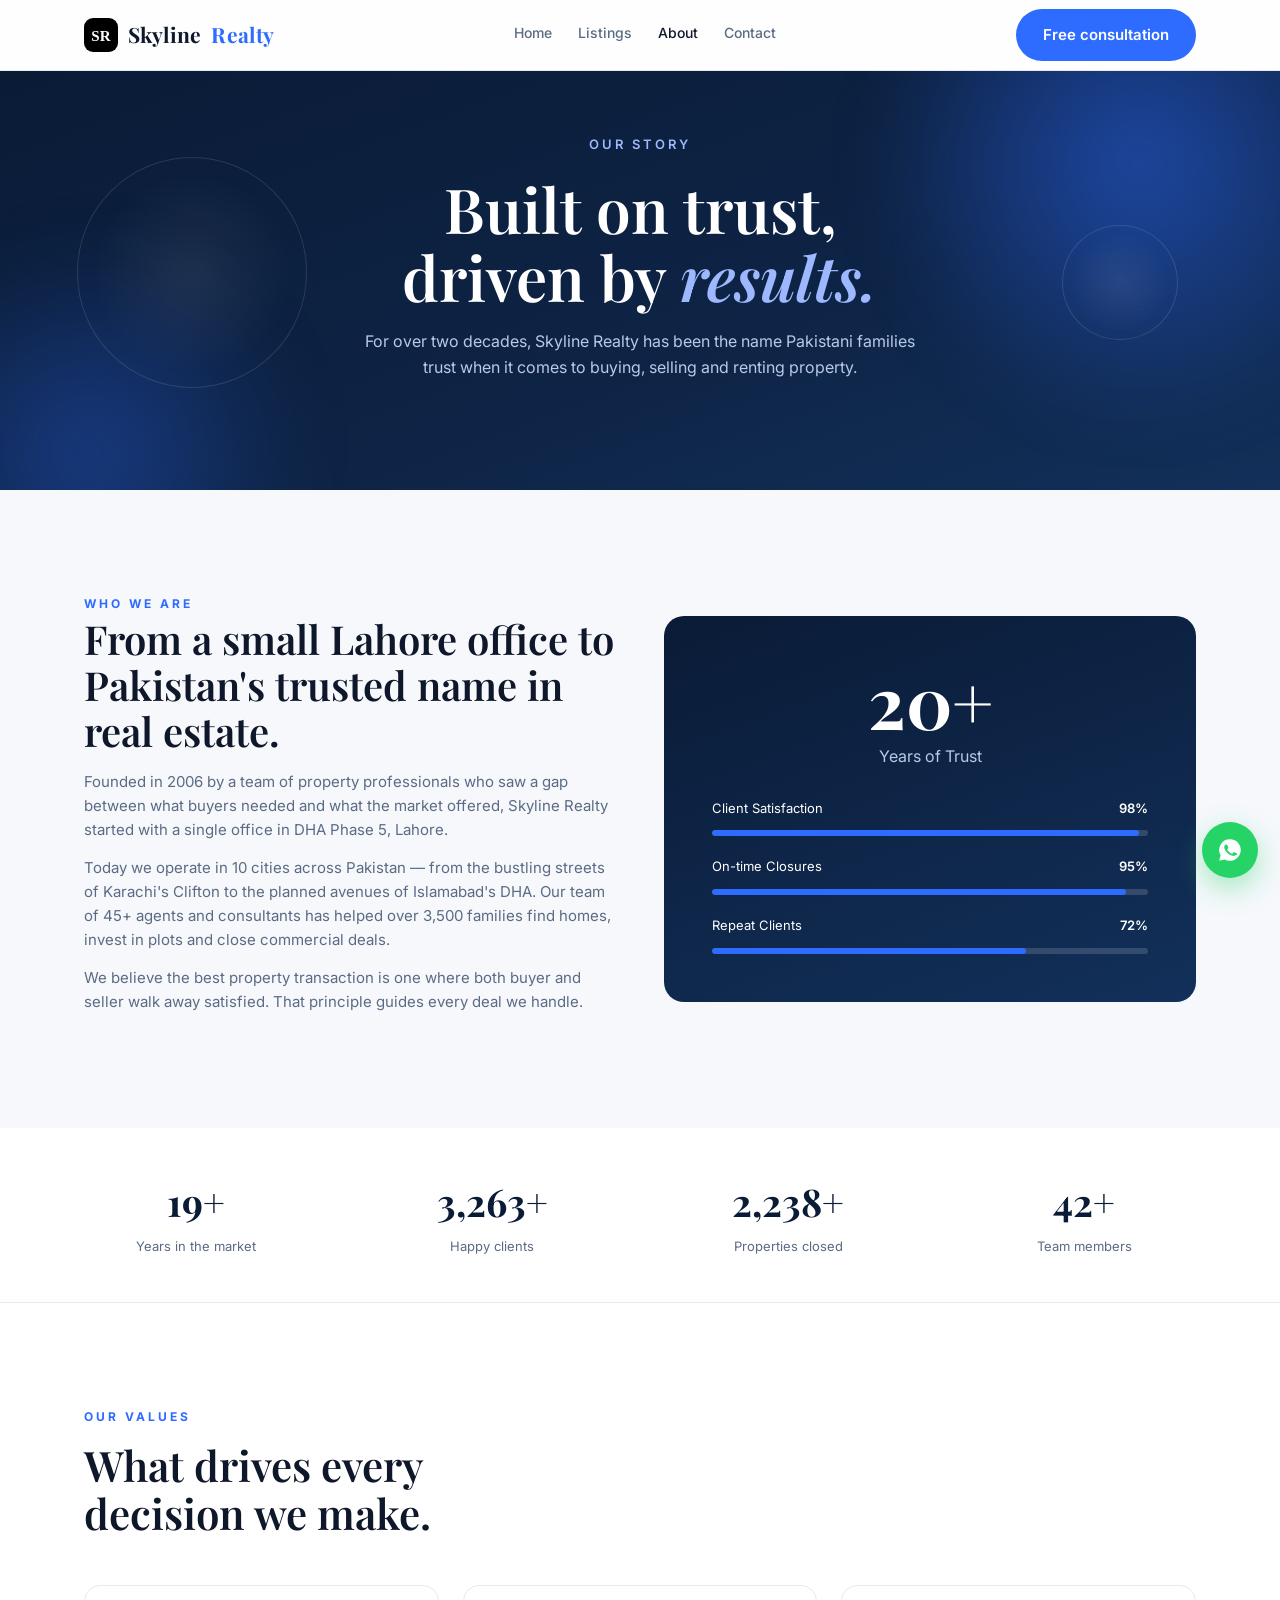
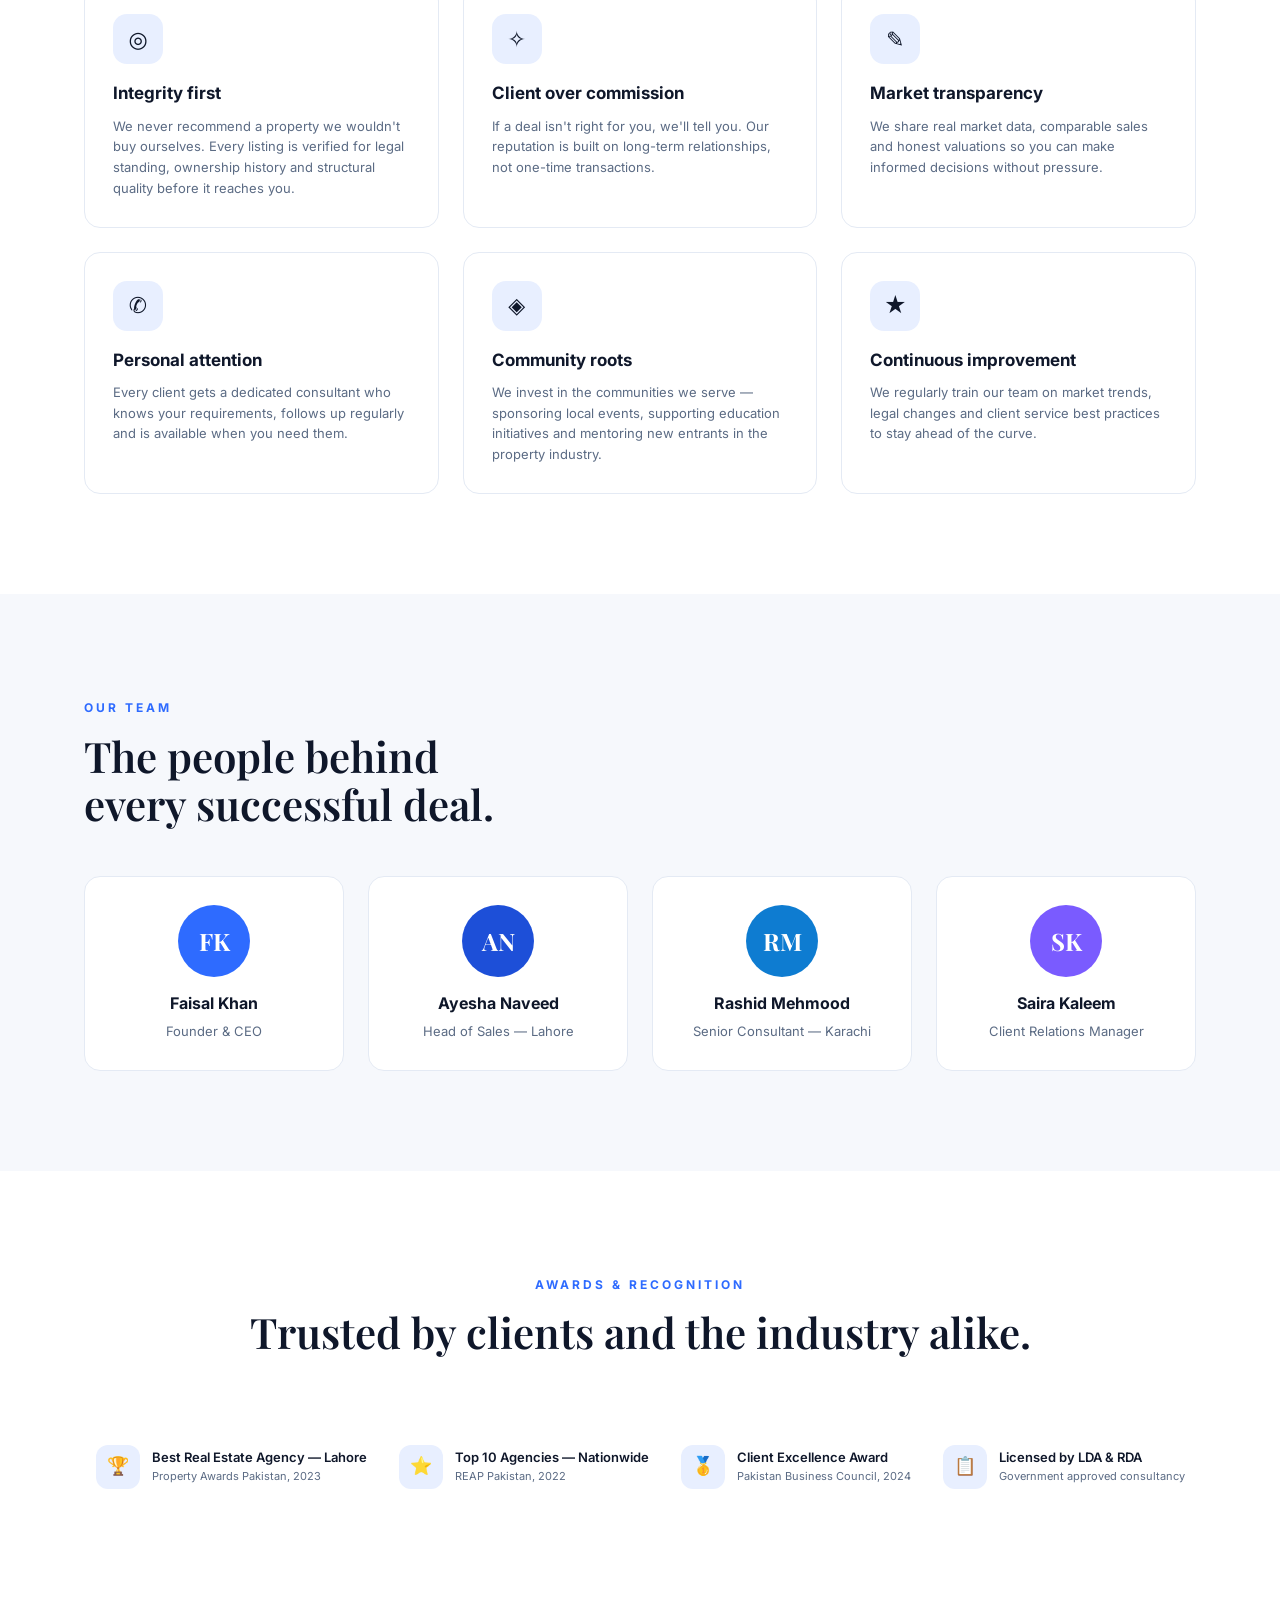
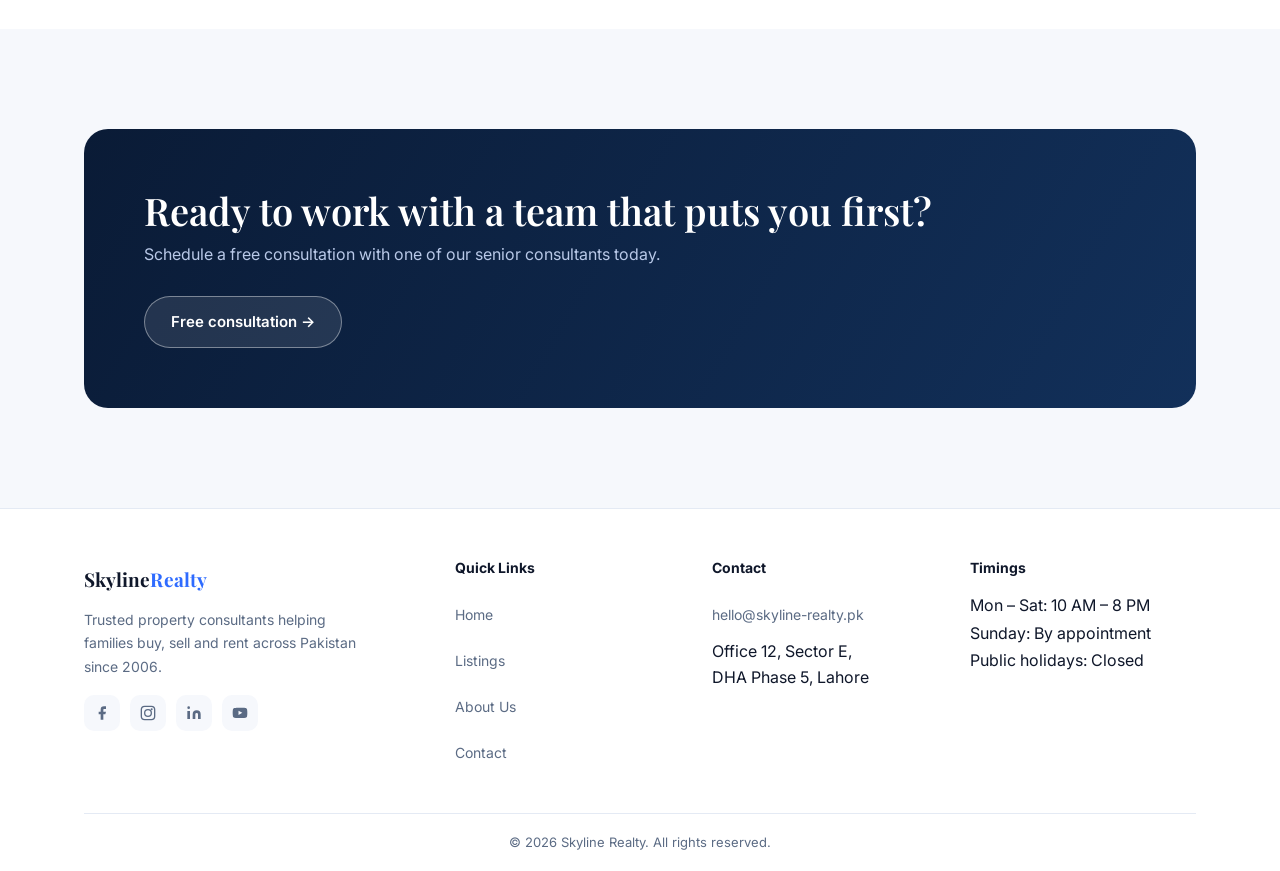
==== commit 96ea17a7: "Add brand favicon (SVG)" ====
--- a/about.html
+++ b/about.html
@@ -3,6 +3,7 @@
 <head>
   <meta charset="UTF-8" />
   <meta name="viewport" content="width=device-width, initial-scale=1.0" />
+<link rel="icon" type="image/svg+xml" href="/favicon.svg" />
   <title>About Us — Skyline Realty</title>
   <meta name="description" content="Learn about Skyline Realty — two decades of trusted property consulting across Pakistan." />
   <link rel="preconnect" href="https://fonts.googleapis.com" />
--- a/css/style.css
+++ b/css/style.css
@@ -388,6 +388,7 @@
   .contact-grid { grid-template-columns: 1fr; }
   .footer-grid { grid-template-columns: 1fr 1fr; }
   .nav-links { display: none; }
+  .container > .btn { display: none; }
   .nav-links.open { display: flex; flex-direction: column; position: absolute; top: 70px; left: 0; right: 0; background: #fff; padding: 20px 24px; border-bottom: 1px solid var(--line); box-shadow: 0 10px 30px rgba(0,0,0,.08); z-index: 99; }
   .nav-toggle { display: block; }
 }
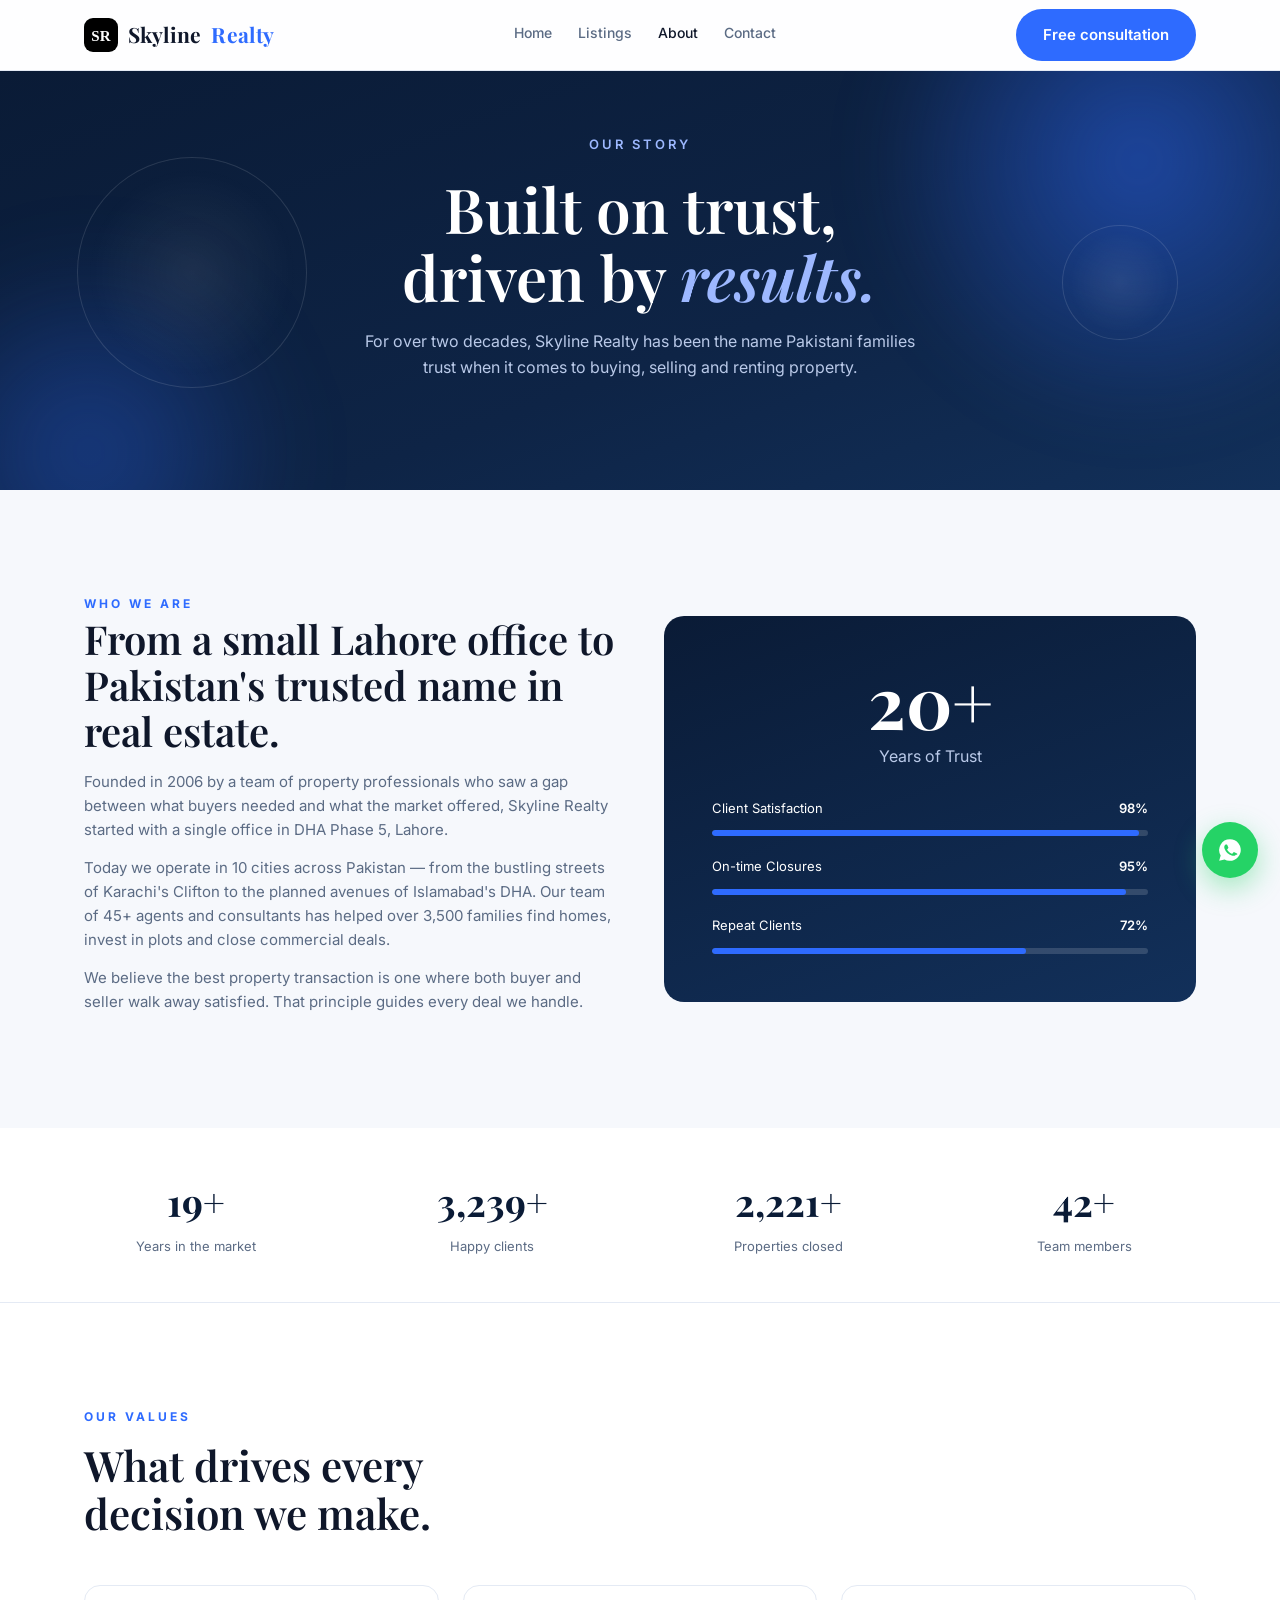
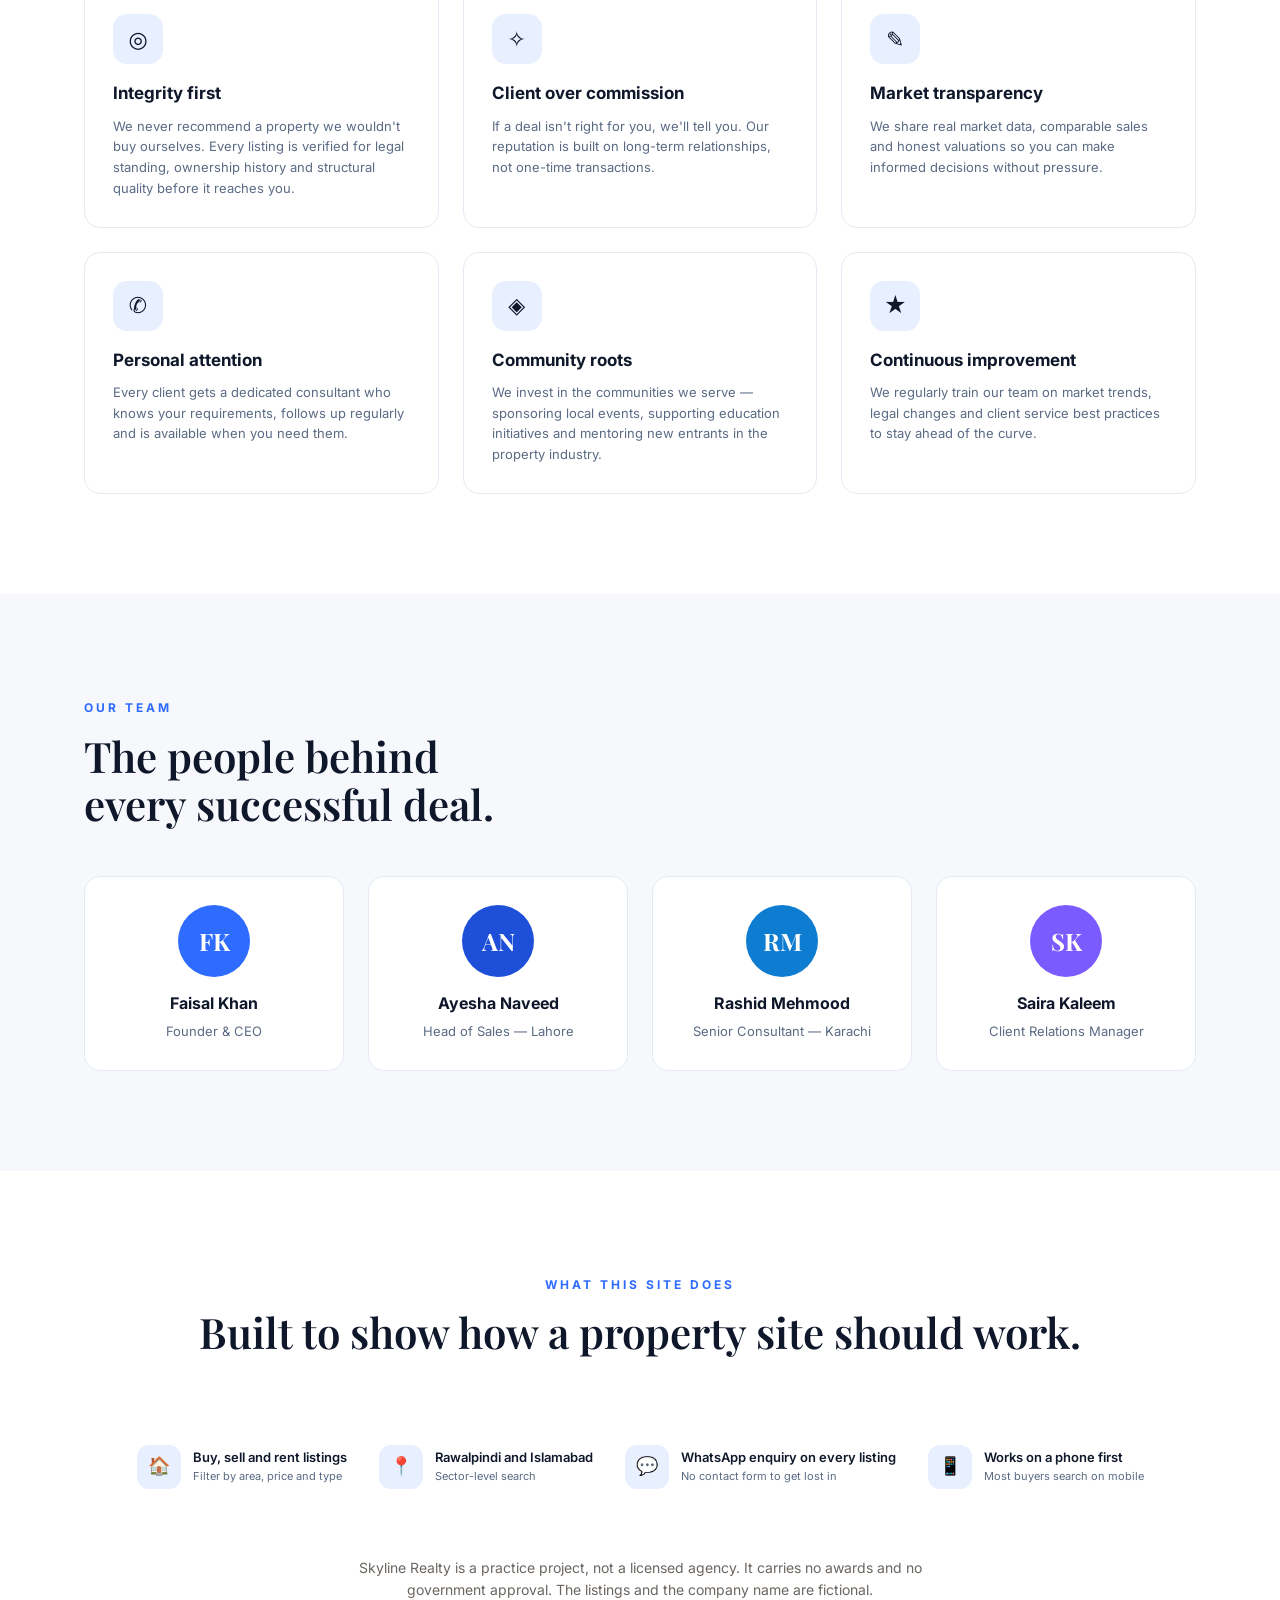
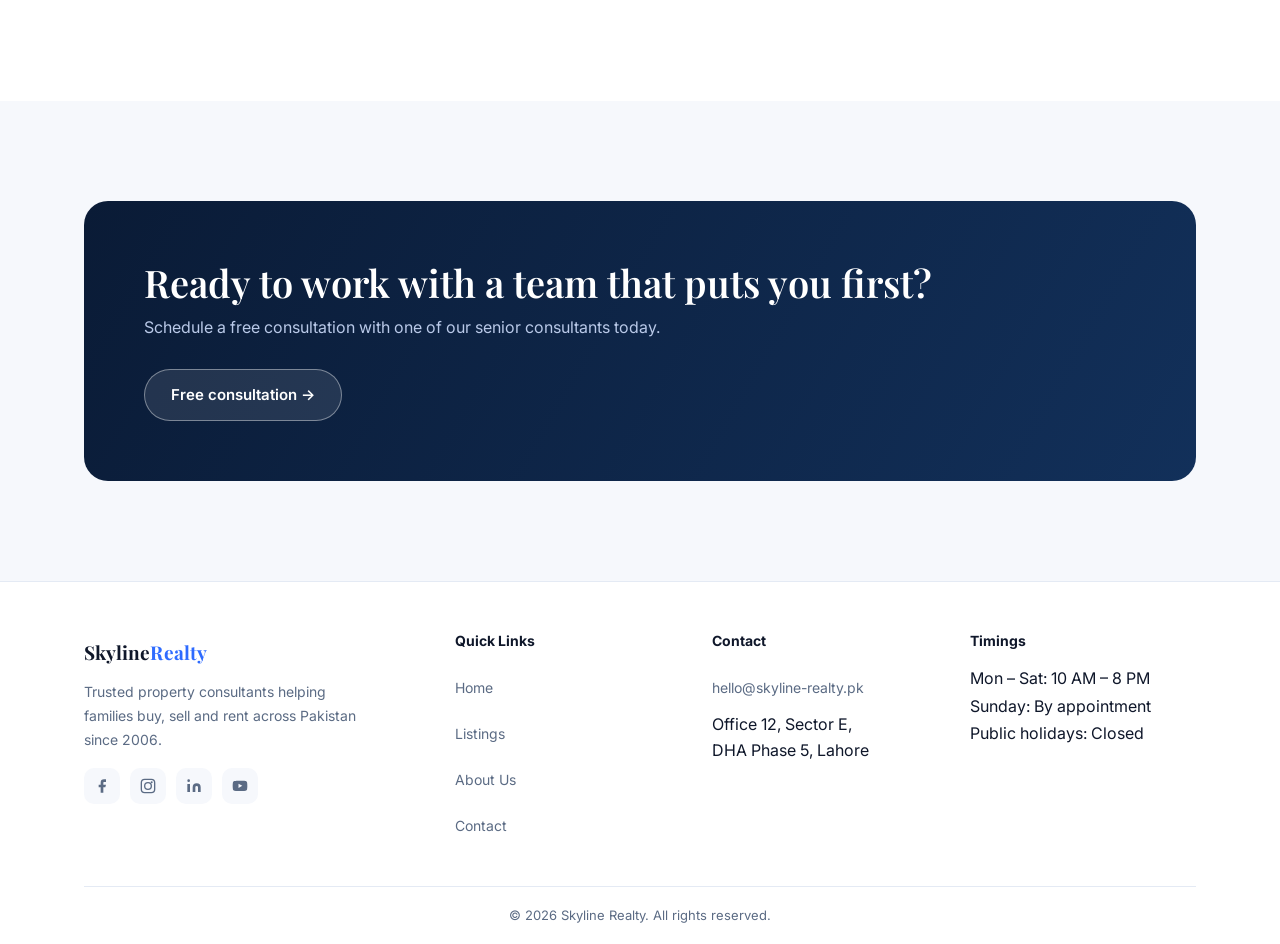
==== commit 04cd1f13: "Remove fabricated awards and false government licence The About page claimed three awards from named" ====
--- a/about.html
+++ b/about.html
@@ -159,31 +159,35 @@
     </div>
   </section>
 
-  <!-- Awards / Trust Band -->
+  <!-- Practice build: this is a demonstration site, not a licensed agency.
+     It must not claim awards, licences or regulatory approval it does not hold. -->
   <section class="alt">
     <div class="container">
       <div class="sec-head reveal" style="text-align:center;max-width:100%">
-        <span class="kicker">Awards &amp; recognition</span>
-        <h2>Trusted by clients and the industry alike.</h2>
+        <span class="kicker">What this site does</span>
+        <h2>Built to show how a property site should work.</h2>
       </div>
       <div class="awards-band reveal">
         <div class="award-item">
-          <div class="award-icon">🏆</div>
-          <div><div class="award-text">Best Real Estate Agency — Lahore</div><div class="award-sub">Property Awards Pakistan, 2023</div></div>
-        </div>
-        <div class="award-item">
-          <div class="award-icon">⭐</div>
-          <div><div class="award-text">Top 10 Agencies — Nationwide</div><div class="award-sub">REAP Pakistan, 2022</div></div>
-        </div>
-        <div class="award-item">
-          <div class="award-icon">🥇</div>
-          <div><div class="award-text">Client Excellence Award</div><div class="award-sub">Pakistan Business Council, 2024</div></div>
-        </div>
-        <div class="award-item">
-          <div class="award-icon">📋</div>
-          <div><div class="award-text">Licensed by LDA &amp; RDA</div><div class="award-sub">Government approved consultancy</div></div>
-        </div>
-      </div>
+          <div class="award-icon">🏠</div>
+          <div><div class="award-text">Buy, sell and rent listings</div><div class="award-sub">Filter by area, price and type</div></div>
+        </div>
+        <div class="award-item">
+          <div class="award-icon">📍</div>
+          <div><div class="award-text">Rawalpindi and Islamabad</div><div class="award-sub">Sector-level search</div></div>
+        </div>
+        <div class="award-item">
+          <div class="award-icon">💬</div>
+          <div><div class="award-text">WhatsApp enquiry on every listing</div><div class="award-sub">No contact form to get lost in</div></div>
+        </div>
+        <div class="award-item">
+          <div class="award-icon">📱</div>
+          <div><div class="award-text">Works on a phone first</div><div class="award-sub">Most buyers search on mobile</div></div>
+        </div>
+      </div>
+      <p style="text-align:center;max-width:640px;margin:28px auto 0;color:#6b6560;font-size:14px" class="reveal">
+        Skyline Realty is a practice project, not a licensed agency. It carries no awards and no government approval. The listings and the company name are fictional.
+      </p>
     </div>
   </section>
 
